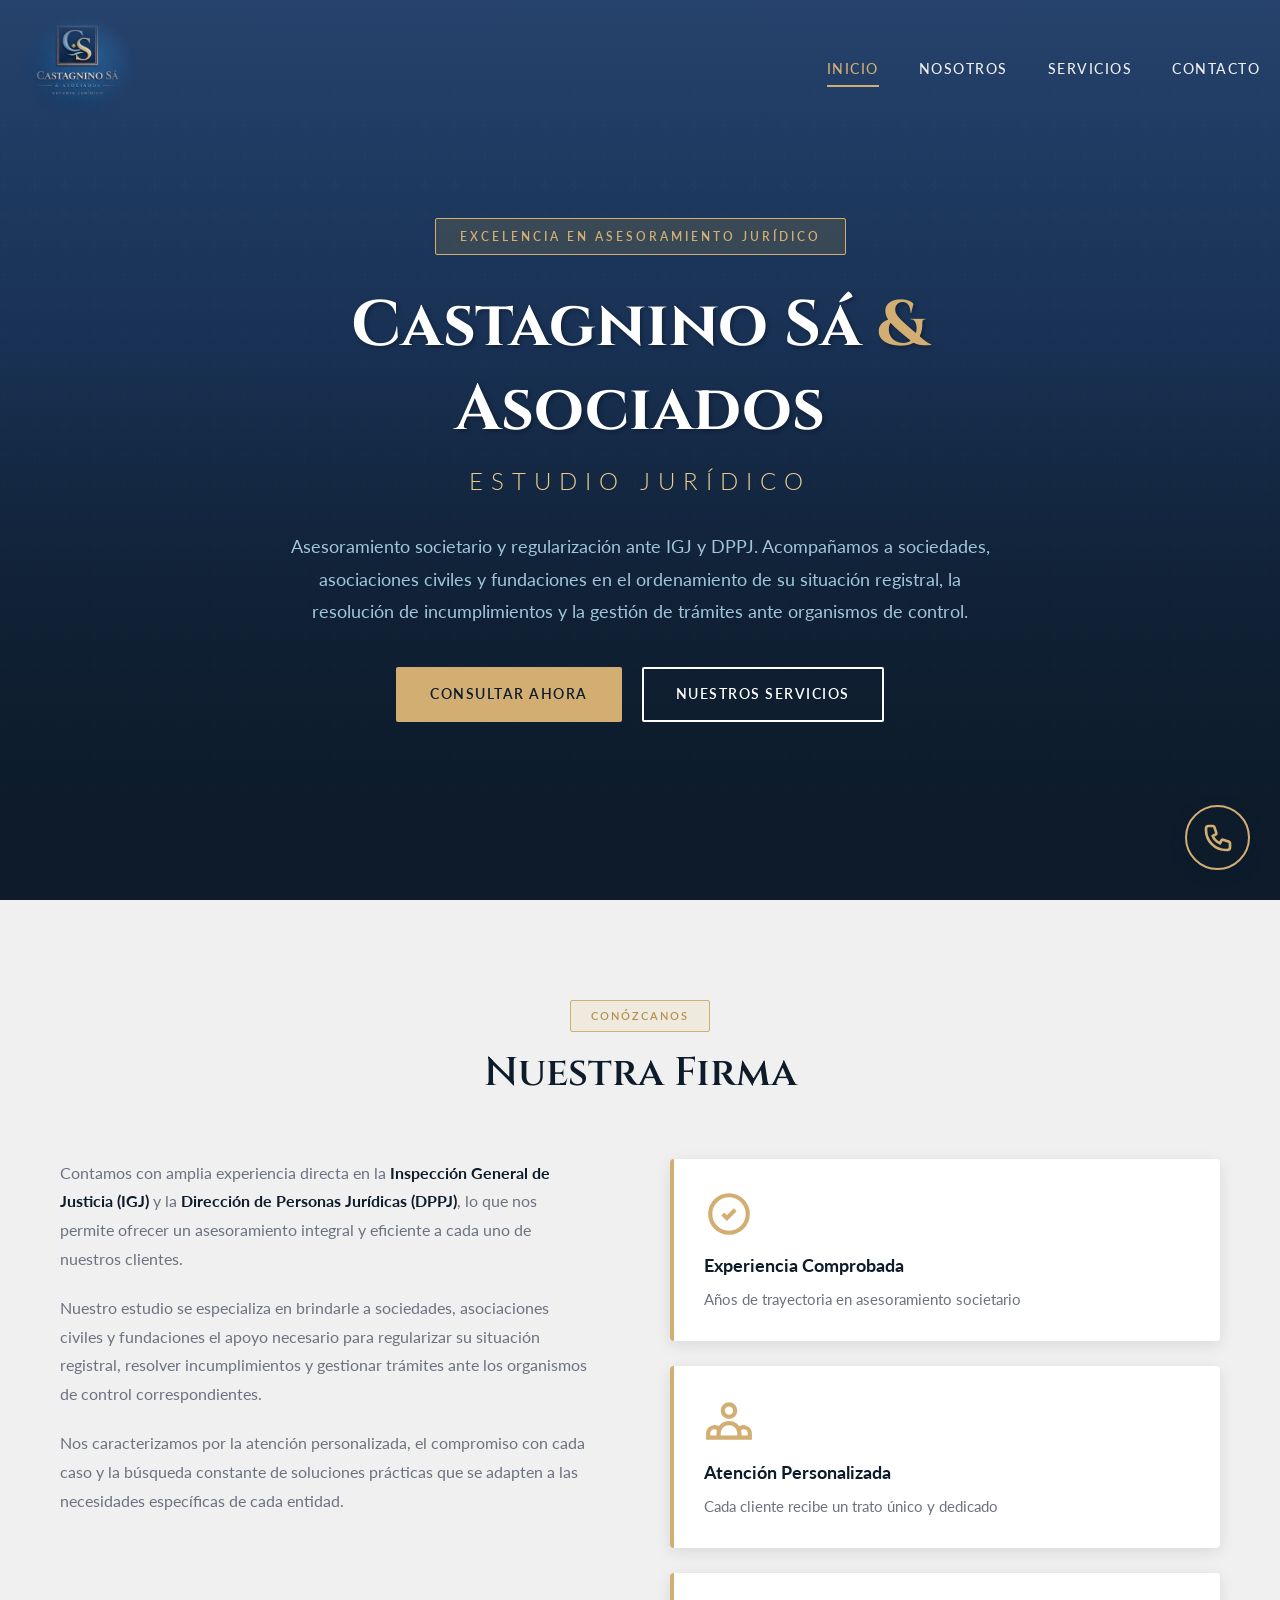
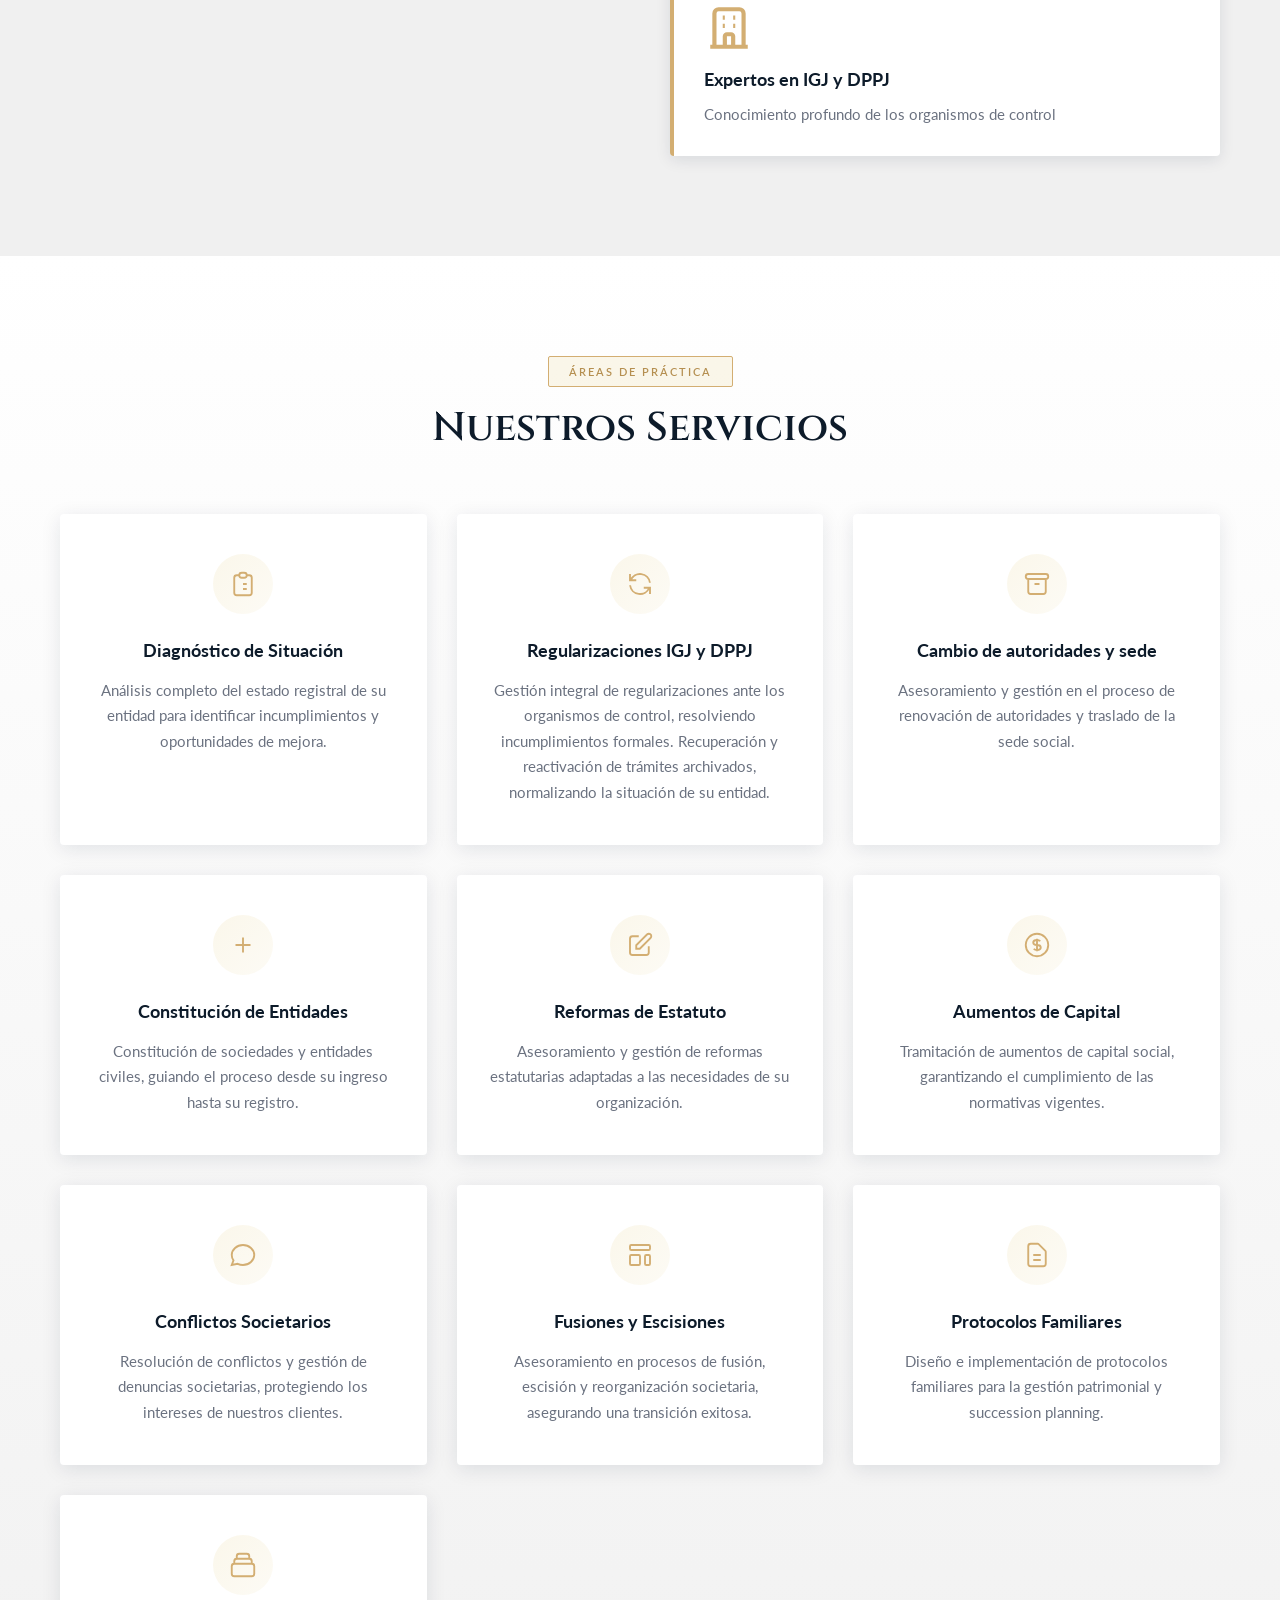
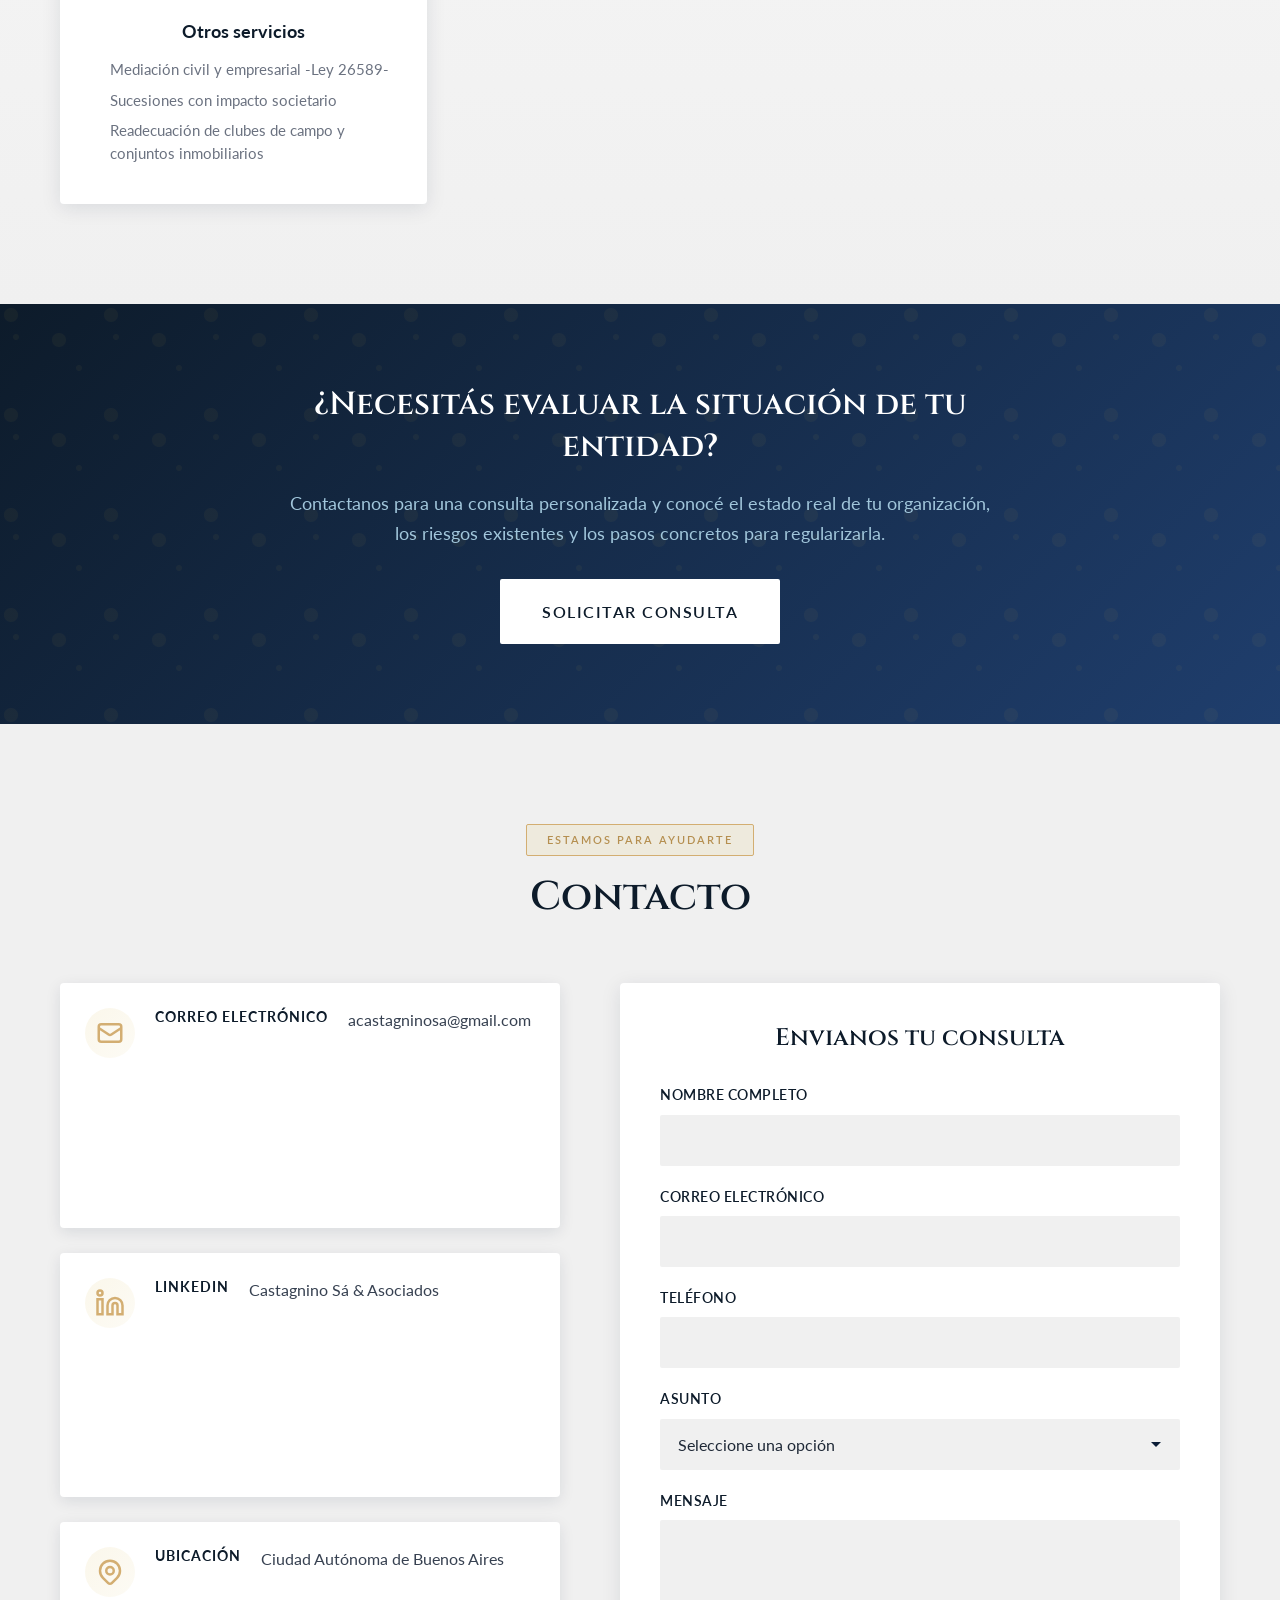
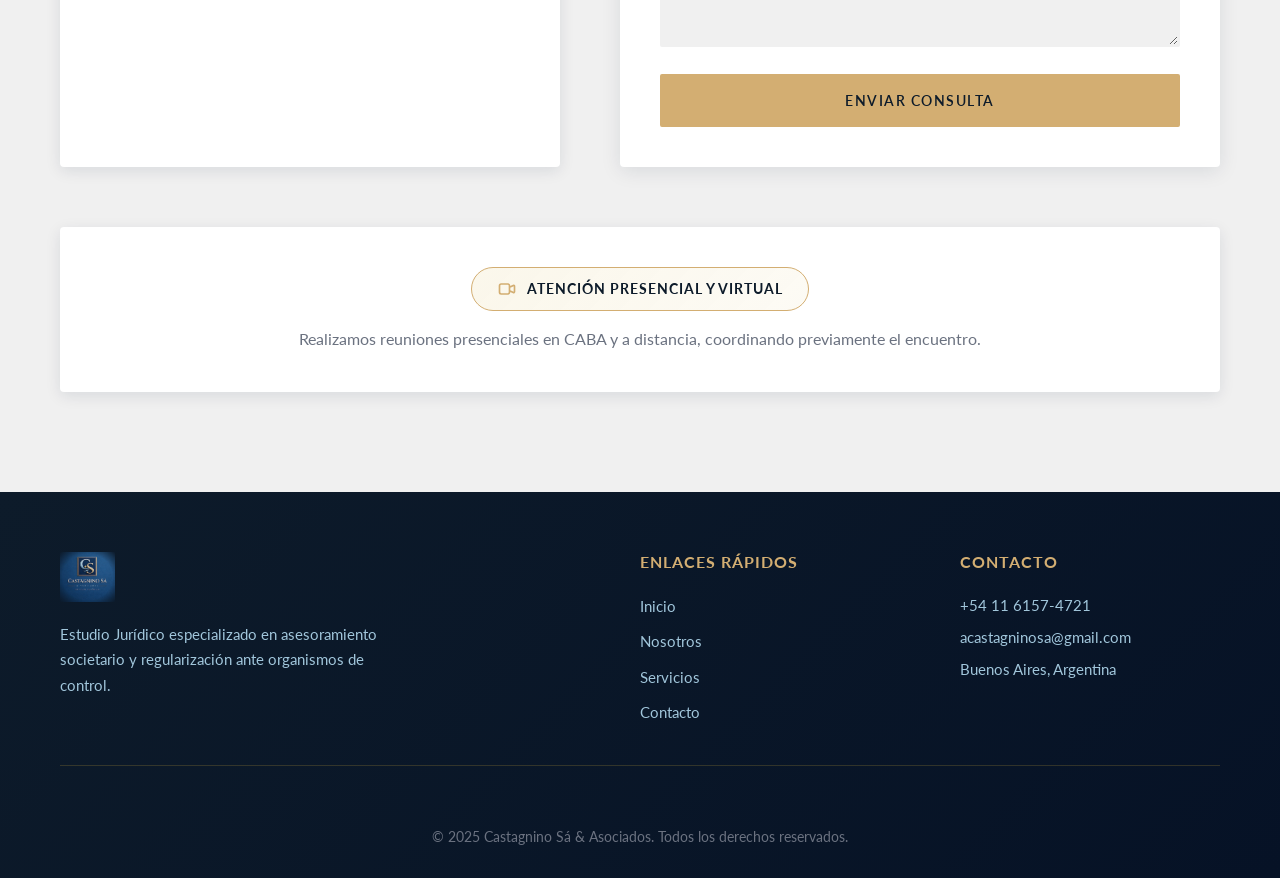
==== castagnino-sa'sociados/index.html @ f553271d "Actualizar opciones del formulario de contacto para coincidir con servicios" ====
<!DOCTYPE html>
<html lang="es">
<head>
    <meta charset="UTF-8">
    <meta name="viewport" content="width=device-width, initial-scale=1.0">
    <meta name="description" content="Castagnino Sá & Asociados - Estudio Jurídico especializado en asesoramiento societario y regularización ante IGJ y DPPJ.">
    <title>Castagnino Sá & Asociados | Estudio Jurídico</title>
    
    <!-- Optimizaciones de carga ultrarrápida (Preloads) -->
    <link rel="preconnect" href="https://fonts.googleapis.com">
    <link rel="preconnect" href="https://fonts.gstatic.com" crossorigin>
    <link rel="preload" as="image" href="logo.png">
    
    <link href="https://fonts.googleapis.com/css2?family=Cinzel:wght@400;600;700&family=Lato:wght@300;400;700&display=swap" rel="stylesheet">
    <link rel="stylesheet" href="styles.css">
</head>
<body>
    <!-- Header con navegación -->
    <header class="header">
        <div class="container">
            <div class="logo-container">
                <img src="logo.png" alt="Castagnino Sá & Asociados" class="logo" fetchpriority="high" decoding="async">
            </div>
            <nav class="nav">
                <ul class="nav-list">
                    <li><a href="#inicio" class="nav-link active">Inicio</a></li>
                    <li><a href="#nosotros" class="nav-link">Nosotros</a></li>
                    <li><a href="#servicios" class="nav-link">Servicios</a></li>
                    <li><a href="#contacto" class="nav-link">Contacto</a></li>
                </ul>
            </nav>
            <button class="menu-toggle" aria-label="Menú">
                <span></span>
                <span></span>
                <span></span>
            </button>
        </div>
    </header>

    <!-- Hero Section -->
    <section id="inicio" class="hero">
        <div class="hero-overlay"></div>
        <div class="hero-content">
            <div class="hero-badge">Excelencia en Asesoramiento Jurídico</div>
            <h1 class="hero-title">Castagnino Sá <span class="gold">&</span> Asociados</h1>
            <p class="hero-subtitle">Estudio Jurídico</p>
            <p class="hero-description">
                Asesoramiento societario y regularización ante IGJ y DPPJ. 
                Acompañamos a sociedades, asociaciones civiles y fundaciones en el ordenamiento 
                de su situación registral, la resolución de incumplimientos y la gestión de trámites 
                ante organismos de control.
            </p>
            <div class="hero-buttons">
                <a href="#contacto" class="btn btn-primary">Consultar Ahora</a>
                <a href="#servicios" class="btn btn-secondary">Nuestros Servicios</a>
            </div>
    </section>

    <!-- Sección Nosotros -->
    <section id="nosotros" class="section about-section">
        <div class="container">
            <div class="section-header">
                <div class="section-badge">Conózcanos</div>
                <h2 class="section-title">Nuestra Firma</h2>
            </div>
            <div class="about-content">
                <div class="about-text">
                    <p class="about-lead">
                        Contamos con amplia experiencia directa en la <strong>Inspección General de Justicia (IGJ)</strong> 
                        y la <strong>Dirección de Personas Jurídicas (DPPJ)</strong>, lo que nos permite ofrecer un 
                        asesoramiento integral y eficiente a cada uno de nuestros clientes.
                    </p>
                    <p>
                        Nuestro estudio se especializa en brindarle a sociedades, asociaciones civiles y fundaciones 
                        el apoyo necesario para regularizar su situación registral, resolver incumplimientos y 
                        gestionar trámites ante los organismos de control correspondientes.
                    </p>
                    <p>
                        Nos caracterizamos por la atención personalizada, el compromiso con cada caso y la 
                        búsqueda constante de soluciones prácticas que se adapten a las necesidades específicas 
                        de cada entidad.
                    </p>
                </div>
                <div class="about-features">
                    <div class="feature-card">
                        <div class="feature-icon">
                            <svg viewBox="0 0 24 24" fill="none" stroke="currentColor" stroke-width="2">
                                <path d="M9 12l2 2 4-4m6 2a9 9 0 11-18 0 9 9 0 0118 0z"/>
                            </svg>
                        </div>
                        <h3>Experiencia Comprobada</h3>
                        <p>Años de trayectoria en asesoramiento societario</p>
                    </div>
                    <div class="feature-card">
                        <div class="feature-icon">
                            <svg viewBox="0 0 24 24" fill="none" stroke="currentColor" stroke-width="2">
                                <path d="M17 20h5v-2a3 3 0 00-5.356-1.857M17 20H7m10 0v-2c0-.656-.126-1.283-.356-1.857M7 20H2v-2a3 3 0 015.356-1.857M7 20v-2c0-.656.126-1.283.356-1.857m0 0a5.002 5.002 0 019.288 0M15 7a3 3 0 11-6 0 3 3 0 016 0z"/>
                            </svg>
                        </div>
                        <h3>Atención Personalizada</h3>
                        <p>Cada cliente recibe un trato único y dedicado</p>
                    </div>
                    <div class="feature-card">
                        <div class="feature-icon">
                            <svg viewBox="0 0 24 24" fill="none" stroke="currentColor" stroke-width="2">
                                <path d="M19 21V5a2 2 0 00-2-2H7a2 2 0 00-2 2v16m14 0h2m-2 0h-5m-9 0H3m2 0h5M9 7h1m-1 4h1m4-4h1m-1 4h1m-5 10v-5a1 1 0 011-1h2a1 1 0 011 1v5m-4 0h4"/>
                            </svg>
                        </div>
                        <h3>Expertos en IGJ y DPPJ</h3>
                        <p>Conocimiento profundo de los organismos de control</p>
                    </div>
                </div>
            </div>
        </div>
    </section>

    <!-- Sección Servicios -->
    <section id="servicios" class="section services-section">
        <div class="container">
            <div class="section-header">
                <div class="section-badge">Áreas de Práctica</div>
                <h2 class="section-title">Nuestros Servicios</h2>
            </div>
            
            <div class="services-grid">
                <div class="service-card">
                    <div class="service-icon">
                        <svg viewBox="0 0 24 24" fill="none" stroke="currentColor" stroke-width="1.5">
                            <path d="M9 5H7a2 2 0 00-2 2v12a2 2 0 002 2h10a2 2 0 002-2V7a2 2 0 00-2-2h-2M9 5a2 2 0 002 2h2a2 2 0 002-2M9 5a2 2 0 012-2h2a2 2 0 012 2m-3 7h3m-3 4h3m-6-4h.01M9 16h.01"/>
                        </svg>
                    </div>
                    <h3>Diagnóstico de Situación</h3>
                    <p>Análisis completo del estado registral de su entidad para identificar incumplimientos y oportunidades de mejora.</p>
                </div>

                <div class="service-card">
                    <div class="service-icon">
                        <svg viewBox="0 0 24 24" fill="none" stroke="currentColor" stroke-width="1.5">
                            <path d="M4 4v5h.582m15.356 2A8.001 8.001 0 004.582 9m0 0H9m11 11v-5h-.581m0 0a8.003 8.003 0 01-15.357-2m15.357 2H15"/>
                        </svg>
                    </div>
                    <h3>Regularizaciones IGJ y DPPJ</h3>
                    <p>Gestión integral de regularizaciones ante los organismos de control, resolviendo incumplimientos formales. Recuperación y reactivación de trámites archivados, normalizando la situación de su entidad.</p>
                </div>

                <div class="service-card">
                    <div class="service-icon">
                        <svg viewBox="0 0 24 24" fill="none" stroke="currentColor" stroke-width="1.5">
                            <path d="M5 8h14M5 8a2 2 0 110-4h14a2 2 0 110 4M5 8v10a2 2 0 002 2h10a2 2 0 002-2V8m-9 4h4"/>
                        </svg>
                    </div>
                    <h3>Cambio de autoridades y sede</h3>
                    <p>Asesoramiento y gestión en el proceso de renovación de autoridades y traslado de la sede social.</p>
                </div>

                <div class="service-card">
                    <div class="service-icon">
                        <svg viewBox="0 0 24 24" fill="none" stroke="currentColor" stroke-width="1.5">
                            <path d="M12 6v6m0 0v6m0-6h6m-6 0H6"/>
                        </svg>
                    </div>
                    <h3>Constitución de Entidades</h3>
                    <p>Constitución de sociedades y entidades civiles, guiando el proceso desde su ingreso hasta su registro.</p>
                </div>

                <div class="service-card">
                    <div class="service-icon">
                        <svg viewBox="0 0 24 24" fill="none" stroke="currentColor" stroke-width="1.5">
                            <path d="M11 5H6a2 2 0 00-2 2v11a2 2 0 002 2h11a2 2 0 002-2v-5m-1.414-9.414a2 2 0 112.828 2.828L11.828 15H9v-2.828l8.586-8.586z"/>
                        </svg>
                    </div>
                    <h3>Reformas de Estatuto</h3>
                    <p>Asesoramiento y gestión de reformas estatutarias adaptadas a las necesidades de su organización.</p>
                </div>

                <div class="service-card">
                    <div class="service-icon">
                        <svg viewBox="0 0 24 24" fill="none" stroke="currentColor" stroke-width="1.5">
                            <path d="M12 8c-1.657 0-3 .895-3 2s1.343 2 3 2 3 .895 3 2-1.343 2-3 2m0-8c1.11 0 2.08.402 2.599 1M12 8V7m0 1v8m0 0v1m0-1c-1.11 0-2.08-.402-2.599-1M21 12a9 9 0 11-18 0 9 9 0 0118 0z"/>
                        </svg>
                    </div>
                    <h3>Aumentos de Capital</h3>
                    <p>Tramitación de aumentos de capital social, garantizando el cumplimiento de las normativas vigentes.</p>
                </div>

                <div class="service-card">
                    <div class="service-icon">
                        <svg viewBox="0 0 24 24" fill="none" stroke="currentColor" stroke-width="1.5">
                            <path d="M8 12h.01M12 12h.01M16 12h.01M21 12c0 4.418-4.03 8-9 8a9.863 9.863 0 01-4.255-.949L3 20l1.395-3.72C3.512 15.042 3 13.574 3 12c0-4.418 4.03-8 9-8s9 3.582 9 8z"/>
                        </svg>
                    </div>
                    <h3>Conflictos Societarios</h3>
                    <p>Resolución de conflictos y gestión de denuncias societarias, protegiendo los intereses de nuestros clientes.</p>
                </div>

                <div class="service-card">
                    <div class="service-icon">
                        <svg viewBox="0 0 24 24" fill="none" stroke="currentColor" stroke-width="1.5">
                            <path d="M4 5a1 1 0 011-1h14a1 1 0 011 1v2a1 1 0 01-1 1H5a1 1 0 01-1-1V5zM4 13a1 1 0 011-1h6a1 1 0 011 1v6a1 1 0 01-1 1H5a1 1 0 01-1-1v-6zM16 13a1 1 0 011-1h2a1 1 0 011 1v6a1 1 0 01-1 1h-2a1 1 0 01-1-1v-6z"/>
                        </svg>
                    </div>
                    <h3>Fusiones y Escisiones</h3>
                    <p>Asesoramiento en procesos de fusión, escisión y reorganización societaria, asegurando una transición exitosa.</p>
                </div>

                <div class="service-card">
                    <div class="service-icon">
                        <svg viewBox="0 0 24 24" fill="none" stroke="currentColor" stroke-width="1.5">
                            <path d="M9 12h6m-6 4h6m2 5H7a2 2 0 01-2-2V5a2 2 0 012-2h5.586a1 1 0 01.707.293l5.414 5.414a1 1 0 01.293.707V19a2 2 0 01-2 2z"/>
                        </svg>
                    </div>
                    <h3>Protocolos Familiares</h3>
                    <p>Diseño e implementación de protocolos familiares para la gestión patrimonial y succession planning.</p>
                </div>

                <div class="service-card">
                    <div class="service-icon">
                        <svg viewBox="0 0 24 24" fill="none" stroke="currentColor" stroke-width="1.5">
                            <path d="M19 11H5m14 0a2 2 0 012 2v6a2 2 0 01-2 2H5a2 2 0 01-2-2v-6a2 2 0 012-2m14 0V9a2 2 0 00-2-2M5 11V9a2 2 0 012-2m0 0V5a2 2 0 012-2h6a2 2 0 012 2v2M7 7h10"/>
                        </svg>
                    </div>
                    <h3>Otros servicios</h3>
                    <ul style="text-align: left; padding-left: 20px; font-size: 0.9375rem; color: var(--gray); line-height: 1.5;">
                        <li style="margin-bottom: 8px;">Mediación civil y empresarial -Ley 26589-</li>
                        <li style="margin-bottom: 8px;">Sucesiones con impacto societario</li>
                        <li>Readecuación de clubes de campo y conjuntos inmobiliarios</li>
                    </ul>
                </div>
            </div>
        </div>
    </section>

    <!-- Sección CTA -->
    <section class="cta-section">
        <div class="container">
            <div class="cta-content">
                <h2>¿Necesitás evaluar la situación de tu entidad?</h2>
                <p>Contactanos para una consulta personalizada y conocé el estado real de tu organización, los riesgos existentes y los pasos concretos para regularizarla.</p>
                <a href="#contacto" class="btn btn-cta">Solicitar Consulta</a>
            </div>
        </div>
    </section>

    <!-- Sección Contacto -->
    <section id="contacto" class="section contact-section">
        <div class="container">
            <div class="section-header">
                <div class="section-badge">Estamos para ayudarte</div>
                <h2 class="section-title">Contacto</h2>
            </div>
            
            <div class="contact-content">
                <div class="contact-info">
                    <div class="contact-card" style="cursor: pointer;" onclick="window.open('mailto:acastagninosa@gmail.com', '_self')">
                        <div class="contact-icon">
                            <svg viewBox="0 0 24 24" fill="none" stroke="currentColor" stroke-width="2">
                                <path d="M3 8l7.89 5.26a2 2 0 002.22 0L21 8M5 19h14a2 2 0 002-2V7a2 2 0 00-2-2H5a2 2 0 00-2 2v10a2 2 0 002 2z"></path>
                            </svg>
                        </div>
                        <h3>Correo Electrónico</h3>
                        <p><a href="mailto:acastagninosa@gmail.com" style="color: inherit;">acastagninosa@gmail.com</a></p>
                    </div>

                    <div class="contact-card" style="cursor: pointer;" onclick="window.open('https://www.linkedin.com/in/anacastagninosa/', '_blank')">
                        <div class="contact-icon">
                            <svg viewBox="0 0 24 24" fill="none" stroke="currentColor" stroke-width="2">
                                <path d="M16 8a6 6 0 016 6v7h-4v-7a2 2 0 00-2-2 2 2 0 00-2 2v7h-4v-7a6 6 0 016-6zM2 9h4v12H2z"/>
                                <circle cx="4" cy="4" r="2"/>
                            </svg>
                        </div>
                        <h3>LinkedIn</h3>
                        <p><a href="https://www.linkedin.com/in/anacastagninosa/" target="_blank" style="color: inherit;">Castagnino Sá & Asociados</a></p>
                    </div>

                    <div class="contact-card">
                        <div class="contact-icon">
                            <svg viewBox="0 0 24 24" fill="none" stroke="currentColor" stroke-width="2">
                                <path d="M17.657 16.657L13.414 20.9a1.998 1.998 0 01-2.827 0l-4.244-4.243a8 8 0 1111.314 0z"/>
                                <path d="M15 11a3 3 0 11-6 0 3 3 0 016 0z"/>
                            </svg>
                        </div>
                        <h3>Ubicación</h3>
                        <p>Ciudad Autónoma de Buenos Aires</p>
                    </div>
                </div>

                <div class="contact-form-wrapper">
                    <h3>Envianos tu consulta</h3>
                    <form class="contact-form" id="contactForm">
                        <div class="form-group">
                            <label for="nombre">Nombre Completo</label>
                            <input type="text" id="nombre" name="nombre" required>
                        </div>
                        <div class="form-group">
                            <label for="email">Correo Electrónico</label>
                            <input type="email" id="email" name="email" required>
                        </div>
                        <div class="form-group">
                            <label for="telefono">Teléfono</label>
                            <input type="tel" id="telefono" name="telefono">
                        </div>
                        <div class="form-group">
                            <label for="asunto">Asunto</label>
                            <select id="asunto" name="asunto" required>
                                <option value="">Seleccione una opción</option>
                                <option value="diagnostico">Diagnóstico de Situación</option>
                                <option value="regularizacion">Regularizaciones IGJ y DPPJ</option>
                                <option value="cambio_autoridades">Cambio de autoridades y sede</option>
                                <option value="constitucion">Constitución de Entidades</option>
                                <option value="reformas">Reformas de Estatuto</option>
                                <option value="aumentos">Aumentos de Capital</option>
                                <option value="conflictos">Conflictos Societarios</option>
                                <option value="fusiones">Fusiones y Escisiones</option>
                                <option value="protocolos">Protocolos Familiares</option>
                                <option value="otros">Otros servicios</option>
                            </select>
                        </div>
                        <div class="form-group">
                            <label for="mensaje">Mensaje</label>
                            <textarea id="mensaje" name="mensaje" rows="5" required></textarea>
                        </div>
                        <button type="submit" class="btn btn-submit">Enviar Consulta</button>
                    </form>
                </div>
            </div>

            <div class="attendance-info">
                <div class="attendance-badge">
                    <svg viewBox="0 0 24 24" fill="none" stroke="currentColor" stroke-width="2">
                        <path d="M15 10l4.553-2.276A1 1 0 0121 8.618v6.764a1 1 0 01-1.447.894L15 14M5 18h8a2 2 0 002-2V8a2 2 0 00-2-2H5a2 2 0 00-2 2v8a2 2 0 002 2z"/>
                    </svg>
                    <span>Atención Presencial y Virtual</span>
                </div>
                <p>Realizamos reuniones presenciales en CABA y a distancia, coordinando previamente el encuentro.</p>
            </div>
        </div>
    </section>

    <!-- Footer -->
    <footer class="footer">
        <div class="container">
            <div class="footer-content">
                <div class="footer-brand">
                    <img src="logo.png" alt="Castagnino Sá & Asociados" class="footer-logo" loading="lazy" decoding="async">
                    <p>Estudio Jurídico especializado en asesoramiento societario y regularización ante organismos de control.</p>
                </div>
                <div class="footer-links">
                    <h4>Enlaces Rápidos</h4>
                    <ul>
                        <li><a href="#inicio">Inicio</a></li>
                        <li><a href="#nosotros">Nosotros</a></li>
                        <li><a href="#servicios">Servicios</a></li>
                        <li><a href="#contacto">Contacto</a></li>
                    </ul>
                </div>
                <div class="footer-contact">
                    <h4>Contacto</h4>
                    <p><a href="https://wa.me/5491161574721" target="_blank" style="color: inherit;">+54 11 6157-4721</a></p>
                    <p><a href="mailto:acastagninosa@gmail.com" style="color: inherit;">acastagninosa@gmail.com</a></p>
                    <p>Buenos Aires, Argentina</p>
                </div>
            </div>
            <div class="footer-bottom">
                <p>&copy; 2025 Castagnino Sá & Asociados. Todos los derechos reservados.</p>
            </div>
        </div>
    </footer>

    <!-- Botón Flotante WhatsApp -->
    <a href="https://wa.me/5491161574721" class="whatsapp-float" target="_blank" aria-label="Chatear por WhatsApp" rel="noopener noreferrer">
        <svg viewBox="0 0 24 24" fill="none" stroke="currentColor" stroke-width="2" stroke-linecap="round" stroke-linejoin="round">
            <path d="M3 5a2 2 0 012-2h3.28a1 1 0 01.948.684l1.498 4.493a1 1 0 01-.502 1.21l-2.257 1.13a11.042 11.042 0 005.516 5.516l1.13-2.257a1 1 0 011.21-.502l4.493 1.498a1 1 0 01.684.949V19a2 2 0 01-2 2h-1C9.716 21 3 14.284 3 6V5z"/>
        </svg>
    </a>

    <script src="script.js" defer></script>
</body>
</html>
---- castagnino-sa'sociados/styles.css ----
/* ==========================================
   CASTAGNINO SÁ & ASOCIADOS - ESTUDIO JURÍDICO
   Estilos CSS - Tema Profesional y Elegante
   ========================================== */

/* Variables CSS - Paleta de Colores del Logo */
:root {
    --primary-dark: #0D1B2A;
    --primary-medium: #1F3E6D;
    --primary-light: #2A5A9C;
    --gold: #D3AE72;
    --gold-light: #EDCD8F;
    --gold-dark: #B58F50;
    --silver: #A1C6DB;
    --white: #FFFFFF;
    --gray-light: #F0F0F0;
    --gray: #6B7280;
    --gray-dark: #374151;
    --text-dark: #1F2937;
    --text-light: #F9FAFB;
    --shadow: rgba(10, 28, 54, 0.3);
    --shadow-light: rgba(10, 28, 54, 0.1);
}

/* Reset y Base */
* {
    margin: 0;
    padding: 0;
    box-sizing: border-box;
}

html {
    scroll-behavior: smooth;
}

body {
    font-family: 'Lato', sans-serif;
    font-size: 16px;
    line-height: 1.6;
    color: var(--text-dark);
    background-color: var(--white);
}

h1, h2, h3, h4, h5, h6 {
    font-family: 'Cinzel', serif;
    font-weight: 600;
    line-height: 1.3;
    color: var(--primary-dark);
}

a {
    text-decoration: none;
    color: inherit;
    transition: all 0.3s ease;
}

ul {
    list-style: none;
}

img {
    max-width: 100%;
    height: auto;
    display: block;
}

/* Contenedor Principal */
.container {
    width: 100%;
    max-width: 1200px;
    margin: 0 auto;
    padding: 0 20px;
}

/* ==========================================
   HEADER Y NAVEGACIÓN
   ========================================== */
.header {
    position: fixed;
    top: 0;
    left: 0;
    right: 0;
    background-color: transparent; /* Ahora iniciará sin fondo o mismo tono que hero */
    box-shadow: none; /* Sombra eliminada al tope para fusión total */
    z-index: 1000;
    transition: all 0.3s ease;
}

.header.scrolled {
    background-color: #26436d; /* Fondo azul cuando hacemos scroll */
    box-shadow: 0 2px 20px var(--shadow); /* Sombra solo al escrolear */
}

.header .container {
    display: flex;
    align-items: center;
    justify-content: space-between;
    padding: 15px 20px;
    max-width: 1400px;
}

.logo-container {
    flex-shrink: 0;
}

.logo {
    height: 105px;
    width: auto;
    transition: transform 0.3s ease, height 0.3s ease;
    /* Difuminado agresivo hacia el centro para asegurar que los bordes sean 100% invisibles */
    -webkit-mask-image: radial-gradient(ellipse closest-side at 50% 50%, black 30%, transparent 100%);
    mask-image: radial-gradient(ellipse closest-side at 50% 50%, black 30%, transparent 100%);
}

.logo:hover {
    transform: scale(1.05);
}

.nav-list {
    display: flex;
    gap: 40px;
    align-items: center;
}

.nav-link {
    color: var(--gray-light);
    font-size: 14px;
    font-weight: 500;
    text-transform: uppercase;
    letter-spacing: 1.5px;
    padding: 10px 0;
    position: relative;
    transition: color 0.3s ease;
}

.nav-link::after {
    content: '';
    position: absolute;
    bottom: 0;
    left: 0;
    width: 0;
    height: 2px;
    background: var(--gold);
    transition: width 0.3s ease;
}

.nav-link:hover,
.nav-link.active {
    color: var(--gold);
}

.nav-link:hover::after,
.nav-link.active::after {
    width: 100%;
}

/* Menú Toggle (Móvil) */
.menu-toggle {
    display: none;
    flex-direction: column;
    gap: 5px;
    background: none;
    border: none;
    cursor: pointer;
    padding: 5px;
}

.menu-toggle span {
    width: 25px;
    height: 2px;
    background: var(--gray-light);
    transition: all 0.3s ease;
}

.menu-toggle.active span:nth-child(1) {
    transform: rotate(45deg) translate(5px, 5px);
}

.menu-toggle.active span:nth-child(2) {
    opacity: 0;
}

.menu-toggle.active span:nth-child(3) {
    transform: rotate(-45deg) translate(5px, -5px);
}

/* ==========================================
   HERO SECTION
   ========================================== */
.hero {
    min-height: 100vh;
    display: flex;
    align-items: center;
    justify-content: center;
    position: relative;
    background: linear-gradient(180deg, #26436d 0%, var(--primary-medium) 40%, var(--primary-dark) 100%);
    padding: 120px 20px 80px;
    overflow: hidden;
}

.hero::before {
    content: '';
    position: absolute;
    top: 0;
    left: 0;
    right: 0;
    bottom: 0;
    background: url("data:image/svg+xml,%3Csvg width='60' height='60' viewBox='0 0 60 60' xmlns='http://www.w3.org/2000/svg'%3E%3Cg fill='none' fill-rule='evenodd'%3E%3Cg fill='%23D4AF37' fill-opacity='0.05'%3E%3Cpath d='M36 34v-4h-2v4h-4v2h4v4h2v-4h4v-2h-4zm0-30V0h-2v4h-4v2h4v4h2V6h4V4h-4zM6 34v-4H4v4H0v2h4v4h2v-4h4v-2H6zM6 4V0H4v4H0v2h4v4h2V6h4V4H6z'/%3E%3C/g%3E%3C/g%3E%3C/svg%3E");
    opacity: 0.5;
    -webkit-mask-image: linear-gradient(180deg, transparent 0%, black 20%);
    mask-image: linear-gradient(180deg, transparent 0%, black 20%);
}

.hero-overlay {
    position: absolute;
    top: 0;
    left: 0;
    right: 0;
    bottom: 0;
    background: linear-gradient(180deg, transparent 0%, var(--primary-dark) 100%);
}

.hero-content {
    position: relative;
    z-index: 1;
    text-align: center;
    max-width: 900px;
    animation: fadeInUp 1s ease;
}

.hero-badge {
    display: inline-block;
    padding: 8px 24px;
    background: rgba(212, 175, 55, 0.15);
    border: 1px solid var(--gold);
    color: var(--gold);
    font-size: 12px;
    font-weight: 600;
    text-transform: uppercase;
    letter-spacing: 3px;
    margin-bottom: 30px;
    border-radius: 2px;
}

.hero-title {
    font-size: 4rem;
    font-weight: 700;
    color: var(--white);
    margin-bottom: 10px;
    text-shadow: 2px 2px 4px rgba(0, 0, 0, 0.3);
}

.hero-title .gold {
    color: var(--gold);
}

.hero-subtitle {
    font-family: 'Lato', sans-serif;
    font-size: 1.5rem;
    font-weight: 300;
    color: var(--gold-light);
    text-transform: uppercase;
    letter-spacing: 8px;
    margin-bottom: 30px;
}

.hero-description {
    font-size: 1.125rem;
    line-height: 1.8;
    color: var(--silver);
    margin-bottom: 40px;
    max-width: 700px;
    margin-left: auto;
    margin-right: auto;
}

.hero-buttons {
    display: flex;
    gap: 20px;
    justify-content: center;
    flex-wrap: wrap;
}

/* Decoración Hero */
.hero-decoration {
    position: absolute;
    bottom: 80px;
    left: 50%;
    transform: translateX(-50%);
    display: flex;
    align-items: center;
    gap: 20px;
}

.decoration-line {
    width: 100px;
    height: 1px;
    background: linear-gradient(90deg, transparent, var(--gold), transparent);
}

.decoration-diamond {
    width: 10px;
    height: 10px;
    background: var(--gold);
    transform: rotate(45deg);
}

/* ==========================================
   BOTONES
   ========================================== */
.btn {
    display: inline-flex;
    align-items: center;
    justify-content: center;
    padding: 14px 32px;
    font-family: 'Lato', sans-serif;
    font-size: 14px;
    font-weight: 600;
    text-transform: uppercase;
    letter-spacing: 1.5px;
    border: 2px solid transparent;
    border-radius: 2px;
    cursor: pointer;
    transition: all 0.3s ease;
    position: relative;
    overflow: hidden;
}

.btn-primary {
    background: var(--gold);
    color: var(--primary-dark);
    border-color: var(--gold);
}

.btn-primary:hover {
    background: var(--gold-dark);
    border-color: var(--gold-dark);
    transform: translateY(-2px);
    box-shadow: 0 4px 20px rgba(212, 175, 55, 0.4);
}

.btn-secondary {
    background: transparent;
    color: var(--white);
    border-color: var(--white);
}

.btn-secondary:hover {
    background: var(--white);
    color: var(--primary-dark);
    transform: translateY(-2px);
}

.btn-cta {
    background: var(--white);
    color: var(--primary-dark);
    border-color: var(--white);
    padding: 18px 40px;
    font-size: 16px;
}

.btn-cta:hover {
    background: var(--gold);
    border-color: var(--gold);
    transform: translateY(-2px);
    box-shadow: 0 4px 20px var(--shadow);
}

.btn-submit {
    width: 100%;
    background: var(--gold);
    color: var(--primary-dark);
    border-color: var(--gold);
    padding: 16px 32px;
}

.btn-submit:hover {
    background: var(--gold-dark);
    border-color: var(--gold-dark);
}

/* ==========================================
   SECCIONES GENERALES
   ========================================== */
.section {
    padding: 100px 0;
}

.section-header {
    text-align: center;
    margin-bottom: 60px;
}

.section-badge {
    display: inline-block;
    padding: 6px 20px;
    background: rgba(212, 175, 55, 0.1);
    border: 1px solid var(--gold);
    color: var(--gold-dark);
    font-size: 11px;
    font-weight: 600;
    text-transform: uppercase;
    letter-spacing: 2px;
    margin-bottom: 15px;
    border-radius: 2px;
}

.section-title {
    font-size: 2.5rem;
    color: var(--primary-dark);
    margin-bottom: 20px;
}

.title-decoration {
    display: flex;
    align-items: center;
    justify-content: center;
    gap: 15px;
}

.title-decoration .line {
    width: 60px;
    height: 1px;
    background: var(--gold);
}

.title-decoration .diamond {
    width: 8px;
    height: 8px;
    background: var(--gold);
    transform: rotate(45deg);
}

/* ==========================================
   SECCIÓN NOSOTROS
   ========================================== */
.about-section {
    background: var(--gray-light);
}

.about-content {
    display: grid;
    grid-template-columns: 1fr 1fr;
    gap: 60px;
    align-items: start;
}

.about-text {
    padding-right: 20px;
}

.about-lead {
    font-size: 1.125rem;
    line-height: 1.9;
    color: var(--text-dark);
    margin-bottom: 25px;
}

.about-text p {
    font-size: 1rem;
    line-height: 1.8;
    color: var(--gray);
    margin-bottom: 20px;
}

.about-text strong {
    color: var(--primary-dark);
    font-weight: 700;
}

.about-features {
    display: grid;
    gap: 25px;
}

.feature-card {
    background: var(--white);
    padding: 30px;
    border-radius: 4px;
    box-shadow: 0 4px 15px var(--shadow-light);
    border-left: 4px solid var(--gold);
    transition: all 0.3s ease;
}

.feature-card:hover {
    transform: translateX(10px);
    box-shadow: 0 6px 25px var(--shadow);
}

.feature-icon {
    width: 50px;
    height: 50px;
    margin-bottom: 15px;
}

.feature-icon svg {
    width: 100%;
    height: 100%;
    color: var(--gold);
}

.feature-card h3 {
    font-family: 'Lato', sans-serif;
    font-size: 1.125rem;
    font-weight: 700;
    color: var(--primary-dark);
    margin-bottom: 10px;
}

.feature-card p {
    font-size: 0.9375rem;
    color: var(--gray);
    line-height: 1.6;
}

/* ==========================================
   SECCIÓN SERVICIOS
   ========================================== */
.services-section {
    background: linear-gradient(180deg, var(--white) 0%, var(--gray-light) 100%);
}

.services-grid {
    display: grid;
    grid-template-columns: repeat(3, 1fr);
    gap: 30px;
}

.service-card {
    background: var(--white);
    padding: 40px 30px;
    border-radius: 4px;
    box-shadow: 0 4px 20px var(--shadow-light);
    text-align: center;
    transition: all 0.3s ease;
    position: relative;
    overflow: hidden;
}

.service-card::before {
    content: '';
    position: absolute;
    top: 0;
    left: 0;
    right: 0;
    height: 4px;
    background: linear-gradient(90deg, var(--gold), var(--gold-light));
    transform: scaleX(0);
    transition: transform 0.3s ease;
}

.service-card:hover {
    transform: translateY(-10px);
    box-shadow: 0 10px 40px var(--shadow);
}

.service-card:hover::before {
    transform: scaleX(1);
}

.service-icon {
    width: 60px;
    height: 60px;
    margin: 0 auto 25px;
    padding: 15px;
    background: linear-gradient(135deg, rgba(212, 175, 55, 0.1) 0%, rgba(212, 175, 55, 0.05) 100%);
    border-radius: 50%;
    display: flex;
    align-items: center;
    justify-content: center;
}

.service-icon svg {
    width: 100%;
    height: 100%;
    color: var(--gold);
}

.service-card h3 {
    font-family: 'Lato', sans-serif;
    font-size: 1.125rem;
    font-weight: 700;
    color: var(--primary-dark);
    margin-bottom: 15px;
}

.service-card p {
    font-size: 0.9375rem;
    line-height: 1.7;
    color: var(--gray);
}

/* ==========================================
   SECCIÓN CTA
   ========================================== */
.cta-section {
    background: linear-gradient(135deg, var(--primary-dark) 0%, var(--primary-medium) 100%);
    padding: 80px 0;
    position: relative;
    overflow: hidden;
}

.cta-section::before {
    content: '';
    position: absolute;
    top: 0;
    left: 0;
    right: 0;
    bottom: 0;
    background: url("data:image/svg+xml,%3Csvg width='100' height='100' viewBox='0 0 100 100' xmlns='http://www.w3.org/2000/svg'%3E%3Cpath d='M11 18c3.866 0 7-3.134 7-7s-3.134-7-7-7-7 3.134-7 7 3.134 7 7 7zm48 25c3.866 0 7-3.134 7-7s-3.134-7-7-7-7 3.134-7 7 3.134 7 7 7zm-43-7c1.657 0 3-1.343 3-3s-1.343-3-3-3-3 1.343-3 3 1.343 3 3 3zm63 31c1.657 0 3-1.343 3-3s-1.343-3-3-3-3 1.343-3 3 1.343 3 3 3z' fill='%23D4AF37' fill-opacity='0.05' fill-rule='evenodd'/%3E%3C/svg%3E");
}

.cta-content {
    position: relative;
    z-index: 1;
    text-align: center;
    max-width: 700px;
    margin: 0 auto;
}

.cta-content h2 {
    font-size: 2rem;
    color: var(--white);
    margin-bottom: 20px;
}

.cta-content p {
    font-size: 1.125rem;
    color: var(--silver);
    margin-bottom: 30px;
    line-height: 1.7;
}

/* ==========================================
   SECCIÓN CONTACTO
   ========================================== */
.contact-section {
    background: var(--gray-light);
}

.contact-content {
    display: grid;
    grid-template-columns: 1fr 1.2fr;
    gap: 60px;
    margin-bottom: 60px;
}

.contact-info {
    display: grid;
    gap: 25px;
}

.contact-card {
    background: var(--white);
    padding: 25px;
    border-radius: 4px;
    box-shadow: 0 4px 15px var(--shadow-light);
    display: flex;
    align-items: flex-start;
    gap: 20px;
    transition: all 0.3s ease;
}

.contact-card:hover {
    transform: translateX(10px);
    box-shadow: 0 6px 25px var(--shadow);
}

.contact-icon {
    width: 50px;
    height: 50px;
    flex-shrink: 0;
    padding: 10px;
    background: linear-gradient(135deg, rgba(212, 175, 55, 0.1) 0%, rgba(212, 175, 55, 0.05) 100%);
    border-radius: 50%;
    display: flex;
    align-items: center;
    justify-content: center;
}

.contact-icon svg {
    width: 100%;
    height: 100%;
    color: var(--gold);
}

.contact-card h3 {
    font-family: 'Lato', sans-serif;
    font-size: 0.875rem;
    font-weight: 700;
    color: var(--primary-dark);
    text-transform: uppercase;
    letter-spacing: 1px;
    margin-bottom: 5px;
}

.contact-card p {
    font-size: 1rem;
    color: var(--gray-dark);
    line-height: 1.5;
}

.contact-form-wrapper {
    background: var(--white);
    padding: 40px;
    border-radius: 4px;
    box-shadow: 0 4px 20px var(--shadow-light);
}

.contact-form-wrapper h3 {
    font-size: 1.5rem;
    color: var(--primary-dark);
    margin-bottom: 30px;
    text-align: center;
}

.form-group {
    margin-bottom: 20px;
}

.form-group label {
    display: block;
    font-size: 0.875rem;
    font-weight: 600;
    color: var(--primary-dark);
    margin-bottom: 8px;
    text-transform: uppercase;
    letter-spacing: 0.5px;
}

.form-group input,
.form-group select,
.form-group textarea {
    width: 100%;
    padding: 14px 16px;
    font-family: 'Lato', sans-serif;
    font-size: 1rem;
    color: var(--text-dark);
    background: var(--gray-light);
    border: 2px solid transparent;
    border-radius: 2px;
    transition: all 0.3s ease;
}

.form-group input:focus,
.form-group select:focus,
.form-group textarea:focus {
    outline: none;
    border-color: var(--gold);
    background: var(--white);
    box-shadow: 0 0 0 3px rgba(212, 175, 55, 0.1);
}

.form-group textarea {
    resize: vertical;
    min-height: 120px;
}

.form-group select {
    cursor: pointer;
    appearance: none;
    background-image: url("data:image/svg+xml,%3Csvg xmlns='http://www.w3.org/2000/svg' width='12' height='12' viewBox='0 0 12 12'%3E%3Cpath fill='%230A1C36' d='M6 9L1 4h10z'/%3E%3C/svg%3E");
    background-repeat: no-repeat;
    background-position: right 16px center;
}

/* Información de Atención */
.attendance-info {
    text-align: center;
    padding: 40px;
    background: var(--white);
    border-radius: 4px;
    box-shadow: 0 4px 15px var(--shadow-light);
}

.attendance-badge {
    display: inline-flex;
    align-items: center;
    gap: 10px;
    padding: 10px 25px;
    background: linear-gradient(135deg, rgba(212, 175, 55, 0.1) 0%, rgba(212, 175, 55, 0.05) 100%);
    border: 1px solid var(--gold);
    border-radius: 30px;
    margin-bottom: 15px;
}

.attendance-badge svg {
    width: 20px;
    height: 20px;
    color: var(--gold);
}

.attendance-badge span {
    font-size: 0.875rem;
    font-weight: 700;
    color: var(--primary-dark);
    text-transform: uppercase;
    letter-spacing: 1px;
}

.attendance-info p {
    font-size: 1rem;
    color: var(--gray);
    line-height: 1.6;
}

/* ==========================================
   FOOTER
   ========================================== */
.footer {
    background: linear-gradient(135deg, var(--primary-dark) 0%, #061226 100%);
    padding: 60px 0 30px;
    color: var(--silver);
}

.footer-content {
    display: grid;
    grid-template-columns: 2fr 1fr 1fr;
    gap: 60px;
    margin-bottom: 40px;
    padding-bottom: 40px;
    border-bottom: 1px solid rgba(212, 175, 55, 0.2);
}

.footer-brand {
    max-width: 350px;
}

.footer-logo {
    height: 50px;
    margin-bottom: 20px;
    opacity: 0.9;
    /* Difuminar bordes para integrar con el fondo del footer */
    -webkit-mask-image: radial-gradient(ellipse at center, black 65%, transparent 100%);
    mask-image: radial-gradient(ellipse at center, black 65%, transparent 100%);
}

.footer-brand p {
    font-size: 0.9375rem;
    line-height: 1.7;
    color: var(--silver);
}

.footer-links h4,
.footer-contact h4 {
    font-family: 'Lato', sans-serif;
    font-size: 1rem;
    font-weight: 700;
    color: var(--gold);
    text-transform: uppercase;
    letter-spacing: 1px;
    margin-bottom: 20px;
}

.footer-links ul {
    display: flex;
    flex-direction: column;
    gap: 10px;
}

.footer-links a {
    font-size: 0.9375rem;
    color: var(--silver);
    transition: color 0.3s ease;
}

.footer-links a:hover {
    color: var(--gold);
}

.footer-contact p {
    font-size: 0.9375rem;
    margin-bottom: 8px;
    color: var(--silver);
}

.footer-bottom {
    text-align: center;
    padding-top: 20px;
}

.footer-bottom p {
    font-size: 0.875rem;
    color: var(--gray);
}

/* ==========================================
   ANIMACIONES
   ========================================== */
@keyframes fadeInUp {
    from {
        opacity: 0;
        transform: translateY(30px);
    }
    to {
        opacity: 1;
        transform: translateY(0);
    }
}

@keyframes fadeIn {
    from {
        opacity: 0;
    }
    to {
        opacity: 1;
    }
}

/* Animaciones para elementos al hacer scroll */
.animate-on-scroll {
    opacity: 0;
    transform: translateY(30px);
    transition: all 0.6s ease;
}

.animate-on-scroll.visible {
    opacity: 1;
    transform: translateY(0);
}

/* ==========================================
   RESPONSIVE DESIGN
   ========================================== */

/* Tablets */
@media (max-width: 1024px) {
    .hero-title {
        font-size: 3rem;
    }

    .hero-subtitle {
        font-size: 1.25rem;
        letter-spacing: 5px;
    }

    .about-content {
        grid-template-columns: 1fr;
        gap: 40px;
    }

    .services-grid {
        grid-template-columns: repeat(2, 1fr);
    }

    .contact-content {
        grid-template-columns: 1fr;
        gap: 40px;
    }

    .footer-content {
        grid-template-columns: 1fr 1fr;
        gap: 40px;
    }
}

/* Móviles */
@media (max-width: 768px) {
    .nav-list {
        position: fixed;
        top: 135px;
        left: 0;
        right: 0;
        background: var(--primary-dark);
        flex-direction: column;
        padding: 30px;
        gap: 0;
        transform: translateY(-150%);
        transition: transform 0.3s ease;
        box-shadow: 0 10px 30px var(--shadow);
    }

    .nav-list.active {
        transform: translateY(0);
    }

    .nav-list li {
        border-bottom: 1px solid rgba(212, 175, 55, 0.2);
    }

    .nav-list li:last-child {
        border-bottom: none;
    }

    .nav-link {
        display: block;
        padding: 15px 0;
    }

    .menu-toggle {
        display: flex;
    }

    .hero {
        padding: 100px 20px 60px;
    }

    .hero-title {
        font-size: 2.25rem;
    }

    .hero-subtitle {
        font-size: 1rem;
        letter-spacing: 3px;
    }

    .hero-description {
        font-size: 1rem;
    }

    .hero-buttons {
        flex-direction: column;
        gap: 15px;
    }

    .hero-decoration {
        display: none;
    }

    .section {
        padding: 60px 0;
    }

    .section-title {
        font-size: 2rem;
    }

    .services-grid {
        grid-template-columns: 1fr;
    }

    .about-text {
        padding-right: 0;
    }

    .footer-content {
        grid-template-columns: 1fr;
        gap: 30px;
        text-align: center;
    }

    .footer-brand {
        max-width: 100%;
    }

    .footer-links ul {
        align-items: center;
    }
}

/* Móviles pequeños */
@media (max-width: 480px) {
    .hero-title {
        font-size: 1.75rem;
    }

    .container {
        padding: 0 15px;
    }

    .service-card,
    .contact-form-wrapper {
        padding: 25px 20px;
    }

    .contact-card {
        flex-direction: column;
        text-align: center;
    }

    .contact-icon {
        margin: 0 auto;
    }

    .btn {
        width: 100%;
        text-align: center;
    }
}

/* Efecto parallax suave */
@media (prefers-reduced-motion: no-preference) {
    .hero {
        background-attachment: fixed;
    }
}

/* ==========================================
   BOTÓN FLOTANTE WHATSAPP
   ========================================== */
.whatsapp-float {
    position: fixed;
    bottom: 30px;
    right: 30px;
    width: 65px;
    height: 65px;
    background-color: var(--primary-dark);
    color: var(--gold);
    border: 2px solid var(--gold);
    border-radius: 50%;
    display: flex;
    align-items: center;
    justify-content: center;
    box-shadow: 0 4px 15px var(--shadow);
    z-index: 9999;
    transition: all 0.3s cubic-bezier(0.175, 0.885, 0.32, 1.275);
    cursor: pointer;
    text-decoration: none;
    animation: pulse-border 2s infinite;
}

.whatsapp-float svg {
    width: 32px;
    height: 32px;
    stroke: currentColor;
    transition: all 0.3s ease;
}

.whatsapp-float:hover {
    background-color: var(--gold);
    color: var(--primary-dark);
    box-shadow: 0 8px 25px rgba(212, 175, 55, 0.4);
    transform: translateY(-8px) scale(1.05);
    animation: none;
}

.whatsapp-float:hover svg {
    transform: scale(1.1);
}

@keyframes pulse-border {
    0% {
        box-shadow: 0 0 0 0 rgba(212, 175, 55, 0.7);
    }
    70% {
        box-shadow: 0 0 0 15px rgba(212, 175, 55, 0);
    }
    100% {
        box-shadow: 0 0 0 0 rgba(212, 175, 55, 0);
    }
}
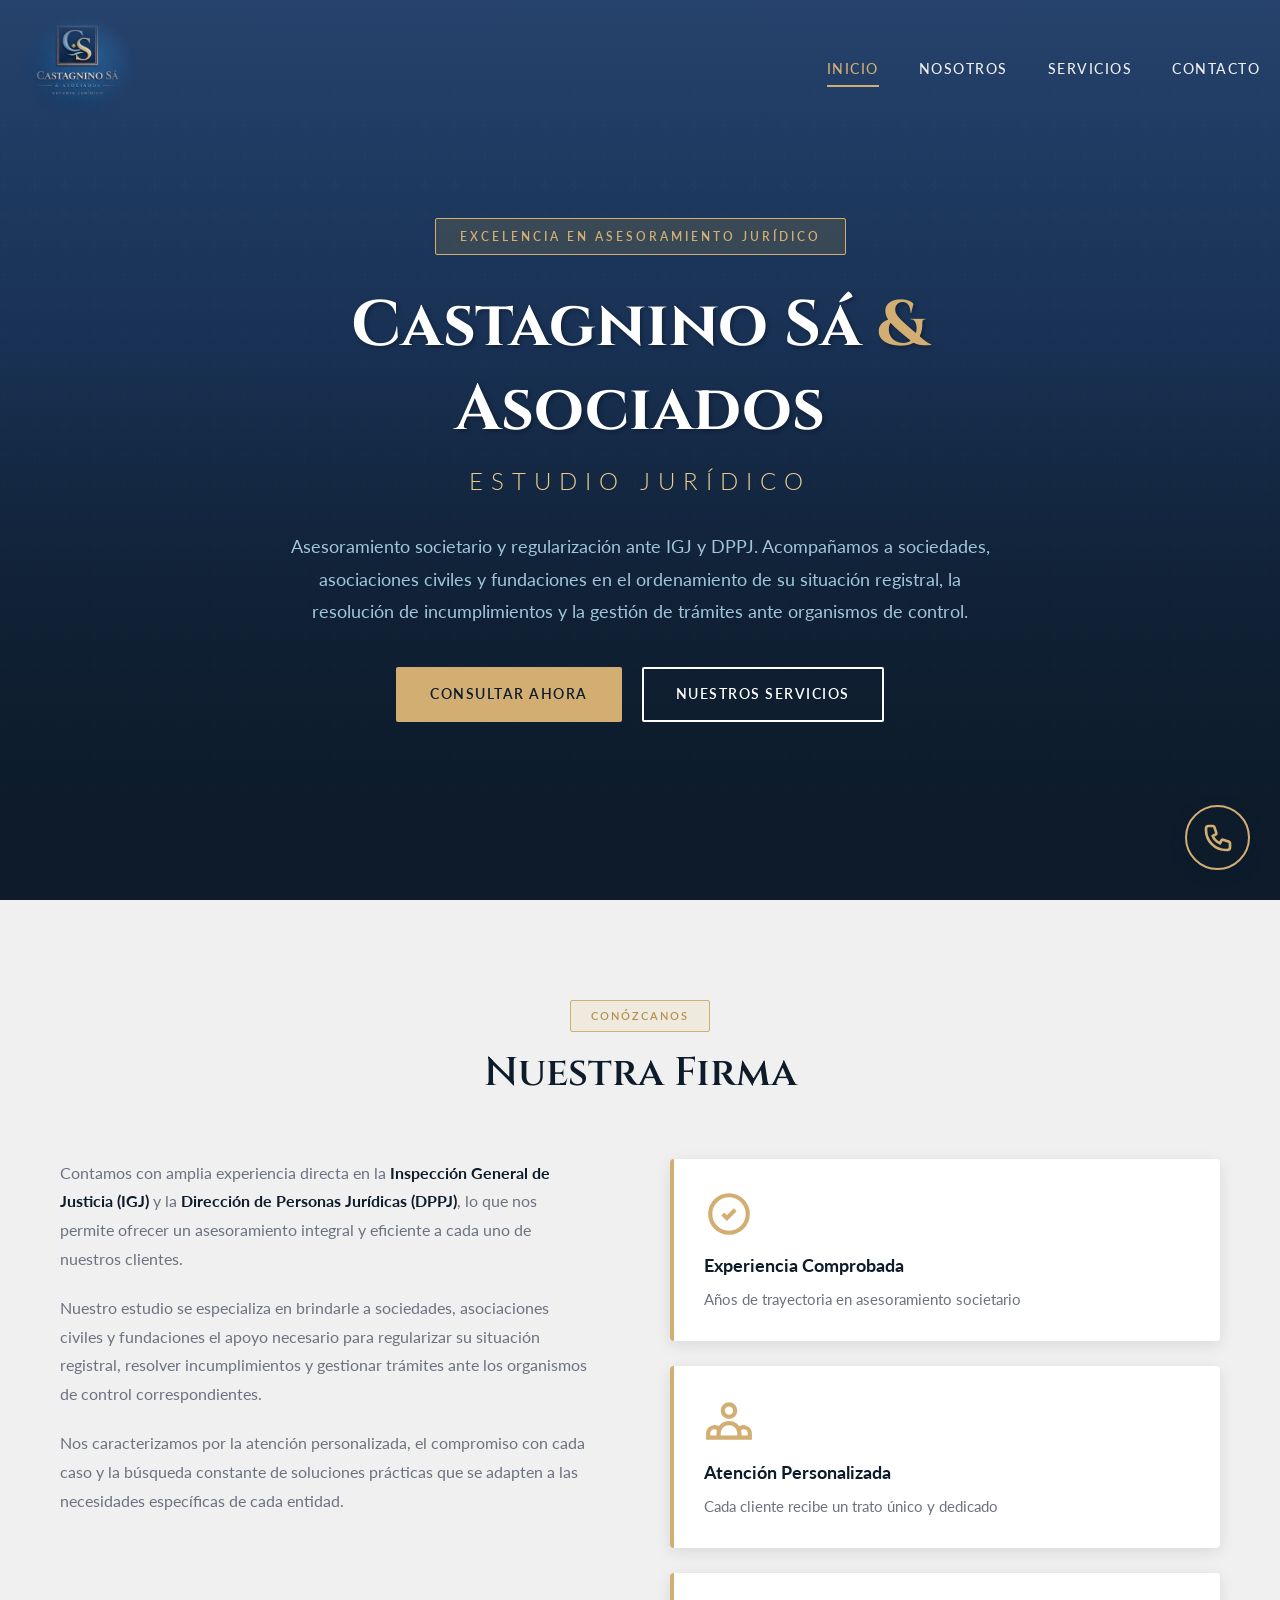
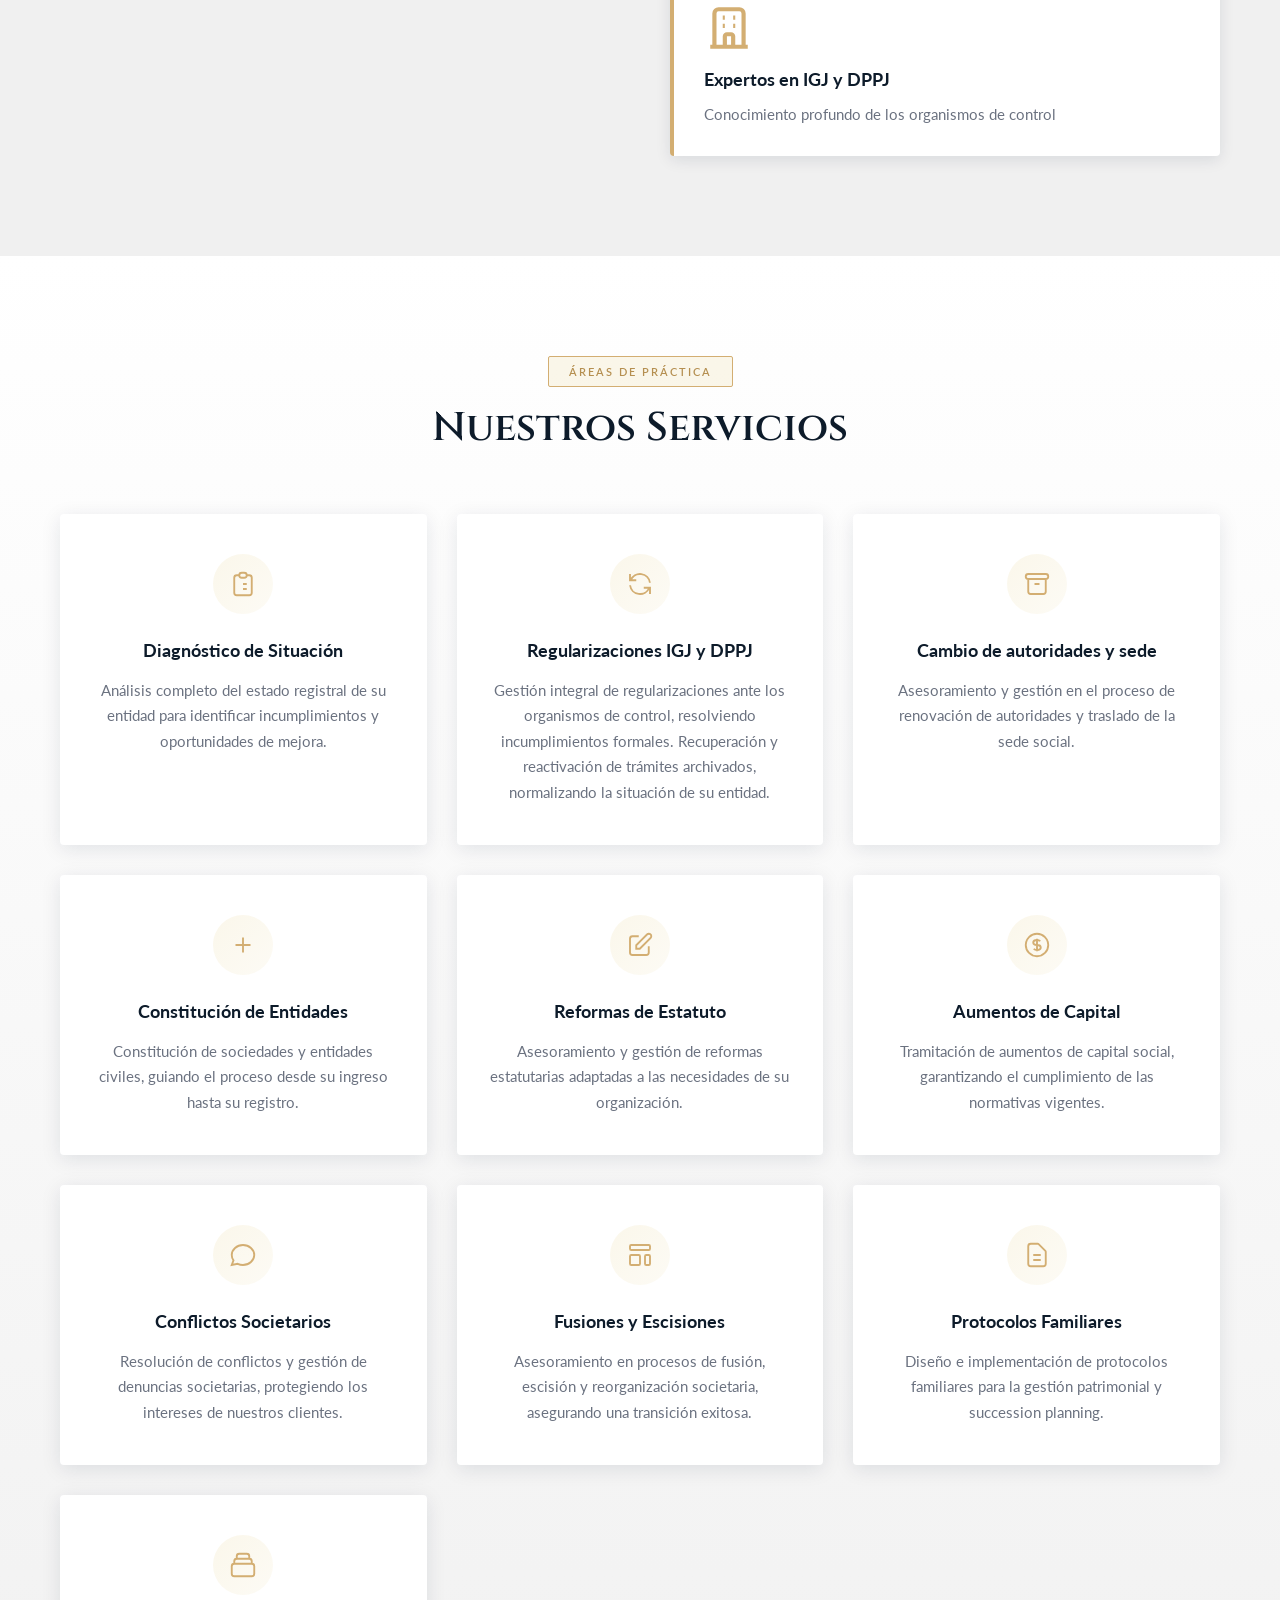
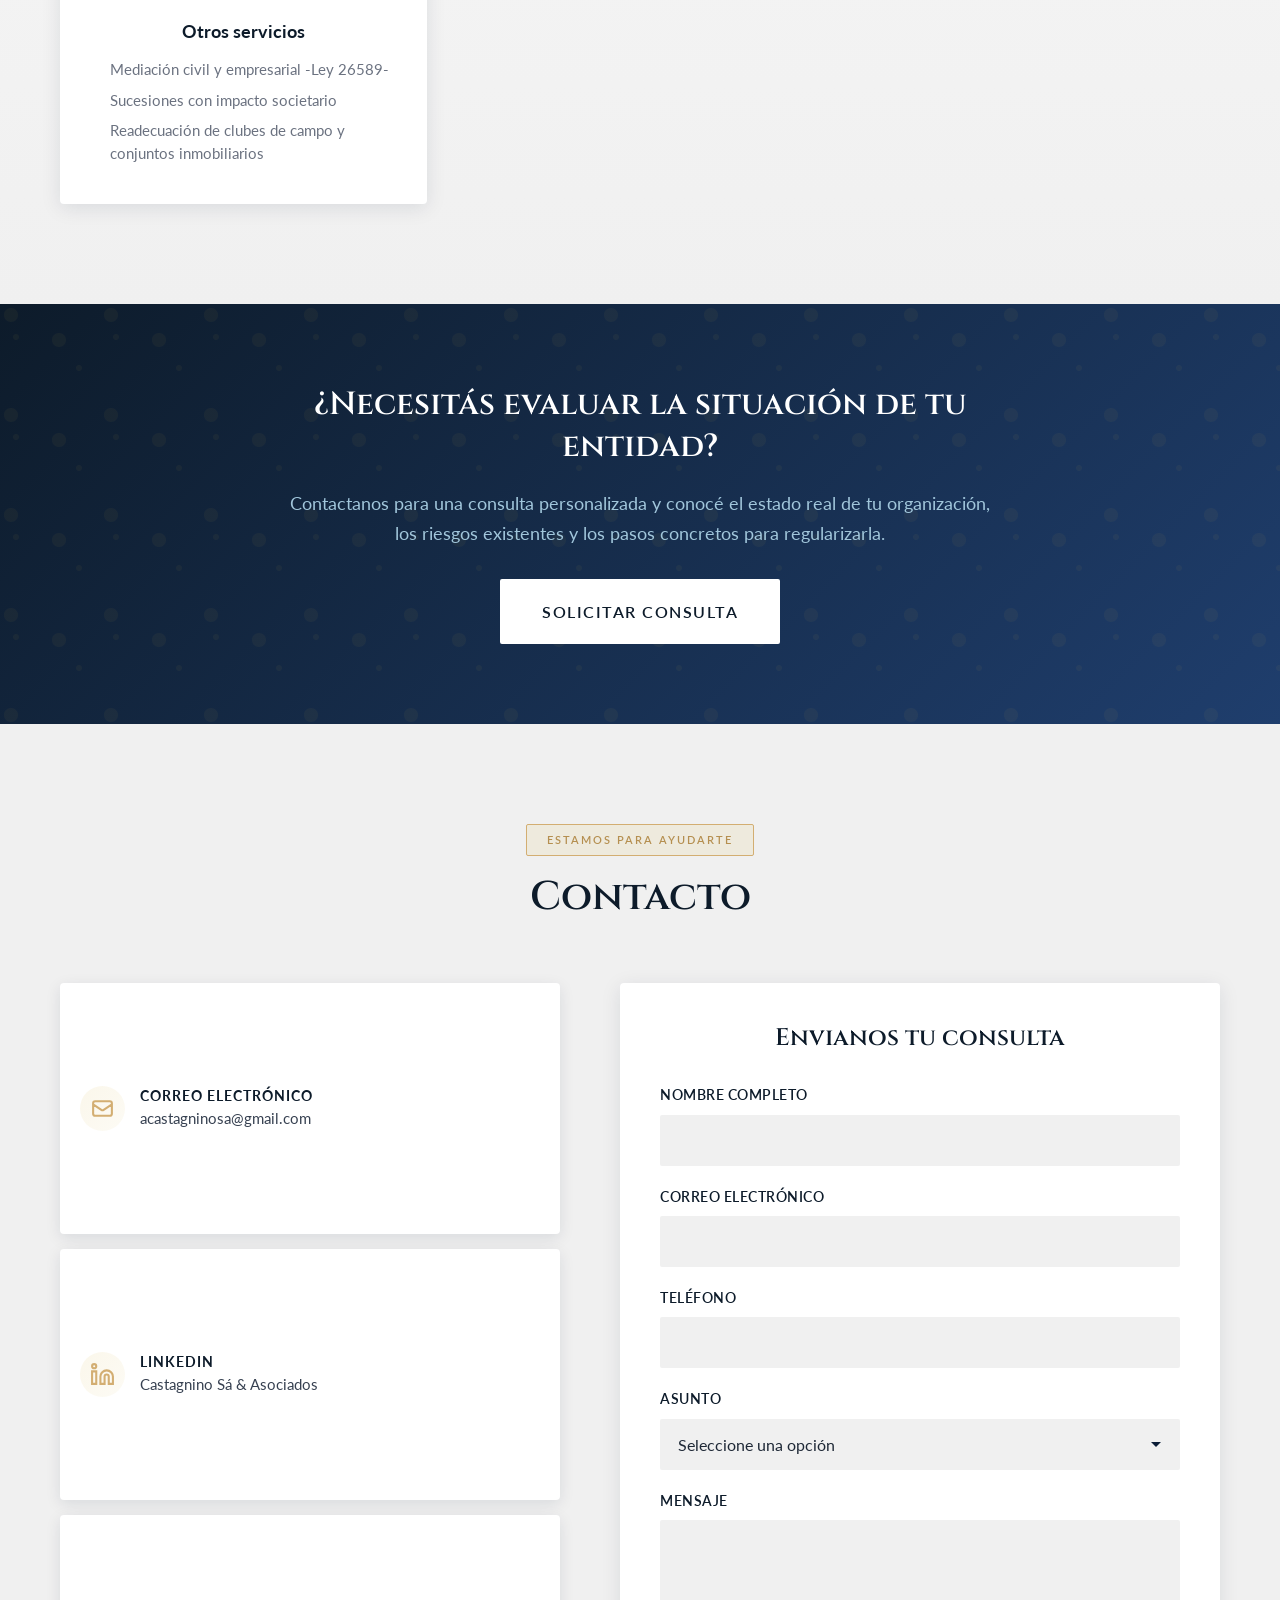
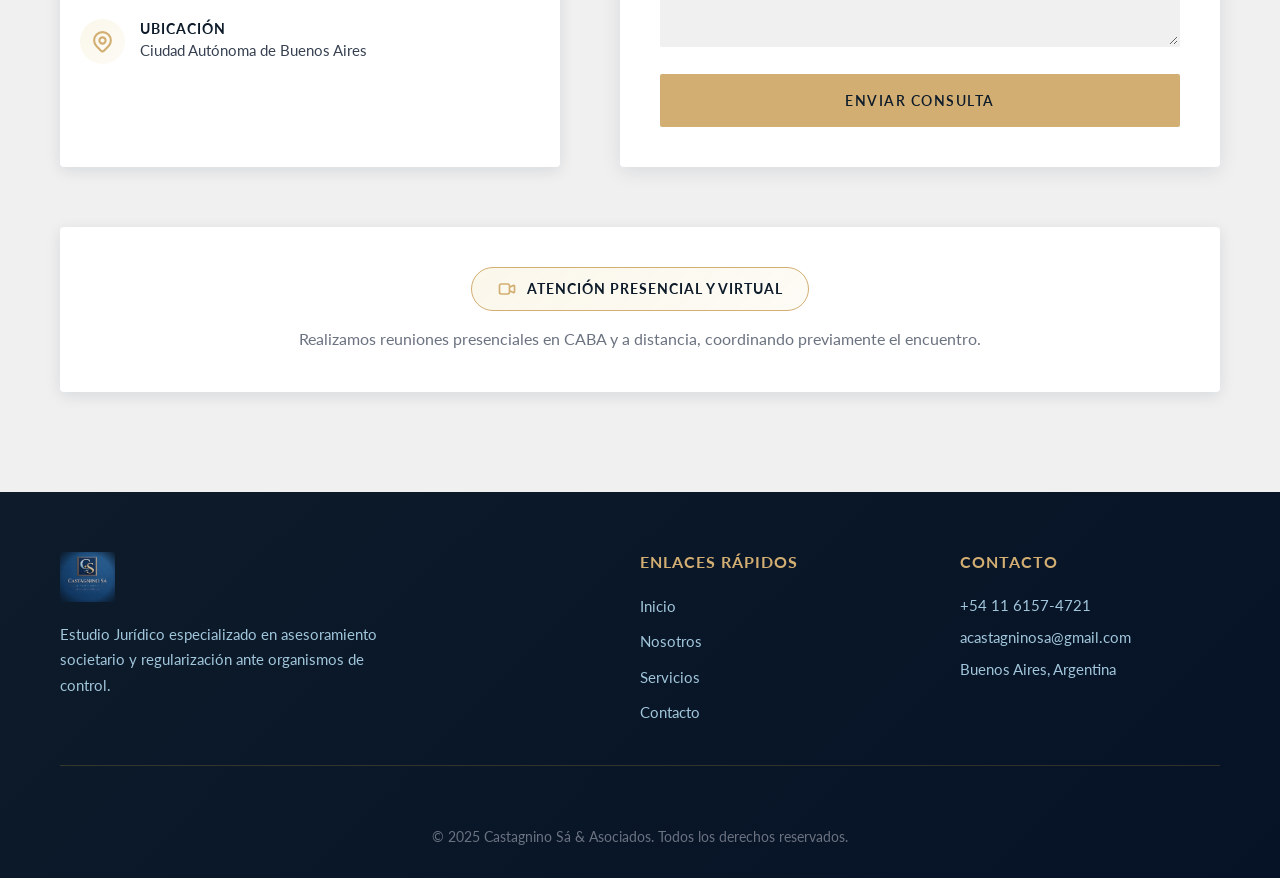
==== commit b66232d2: "Ajustar espaciado y alineación de tarjetas de contacto" ====
--- a/castagnino-sa'sociados/index.html
+++ b/castagnino-sa'sociados/index.html
@@ -257,8 +257,10 @@
                                 <path d="M3 8l7.89 5.26a2 2 0 002.22 0L21 8M5 19h14a2 2 0 002-2V7a2 2 0 00-2-2H5a2 2 0 00-2 2v10a2 2 0 002 2z"></path>
                             </svg>
                         </div>
-                        <h3>Correo Electrónico</h3>
-                        <p><a href="mailto:acastagninosa@gmail.com" style="color: inherit;">acastagninosa@gmail.com</a></p>
+                        <div class="contact-text">
+                            <h3>Correo Electrónico</h3>
+                            <p><a href="mailto:acastagninosa@gmail.com" style="color: inherit;">acastagninosa@gmail.com</a></p>
+                        </div>
                     </div>
 
                     <div class="contact-card" style="cursor: pointer;" onclick="window.open('https://www.linkedin.com/in/anacastagninosa/', '_blank')">
@@ -268,8 +270,10 @@
                                 <circle cx="4" cy="4" r="2"/>
                             </svg>
                         </div>
-                        <h3>LinkedIn</h3>
-                        <p><a href="https://www.linkedin.com/in/anacastagninosa/" target="_blank" style="color: inherit;">Castagnino Sá & Asociados</a></p>
+                        <div class="contact-text">
+                            <h3>LinkedIn</h3>
+                            <p><a href="https://www.linkedin.com/in/anacastagninosa/" target="_blank" style="color: inherit;">Castagnino Sá & Asociados</a></p>
+                        </div>
                     </div>
 
                     <div class="contact-card">
@@ -279,8 +283,10 @@
                                 <path d="M15 11a3 3 0 11-6 0 3 3 0 016 0z"/>
                             </svg>
                         </div>
-                        <h3>Ubicación</h3>
-                        <p>Ciudad Autónoma de Buenos Aires</p>
+                        <div class="contact-text">
+                            <h3>Ubicación</h3>
+                            <p>Ciudad Autónoma de Buenos Aires</p>
+                        </div>
                     </div>
                 </div>
 
--- a/castagnino-sa'sociados/styles.css
+++ b/castagnino-sa'sociados/styles.css
@@ -647,17 +647,17 @@
 
 .contact-info {
     display: grid;
-    gap: 25px;
+    gap: 15px;
 }
 
 .contact-card {
     background: var(--white);
-    padding: 25px;
+    padding: 15px 20px;
     border-radius: 4px;
     box-shadow: 0 4px 15px var(--shadow-light);
     display: flex;
-    align-items: flex-start;
-    gap: 20px;
+    align-items: center;
+    gap: 15px;
     transition: all 0.3s ease;
 }
 
@@ -667,8 +667,8 @@
 }
 
 .contact-icon {
-    width: 50px;
-    height: 50px;
+    width: 45px;
+    height: 45px;
     flex-shrink: 0;
     padding: 10px;
     background: linear-gradient(135deg, rgba(212, 175, 55, 0.1) 0%, rgba(212, 175, 55, 0.05) 100%);
@@ -686,18 +686,18 @@
 
 .contact-card h3 {
     font-family: 'Lato', sans-serif;
-    font-size: 0.875rem;
+    font-size: 0.85rem;
     font-weight: 700;
     color: var(--primary-dark);
     text-transform: uppercase;
     letter-spacing: 1px;
-    margin-bottom: 5px;
+    margin-bottom: 2px;
 }
 
 .contact-card p {
-    font-size: 1rem;
+    font-size: 0.95rem;
     color: var(--gray-dark);
-    line-height: 1.5;
+    line-height: 1.4;
 }
 
 .contact-form-wrapper {
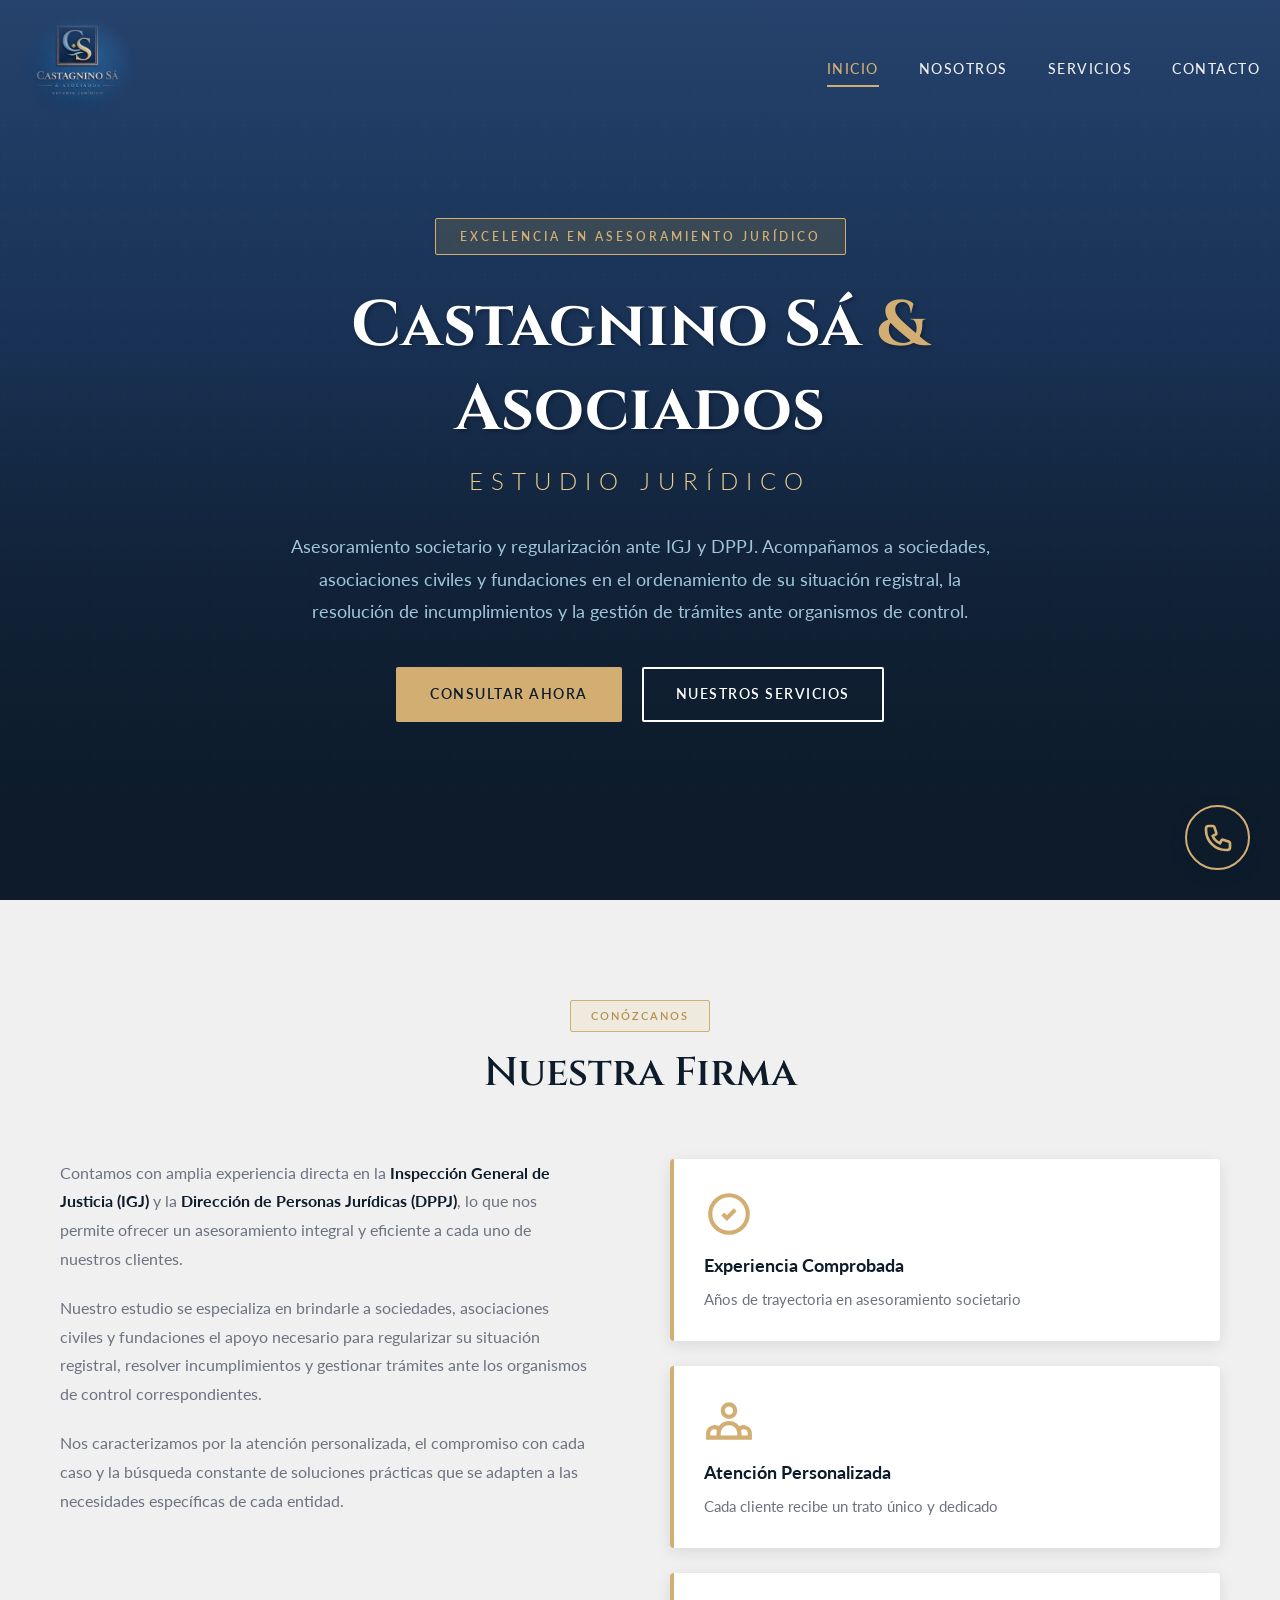
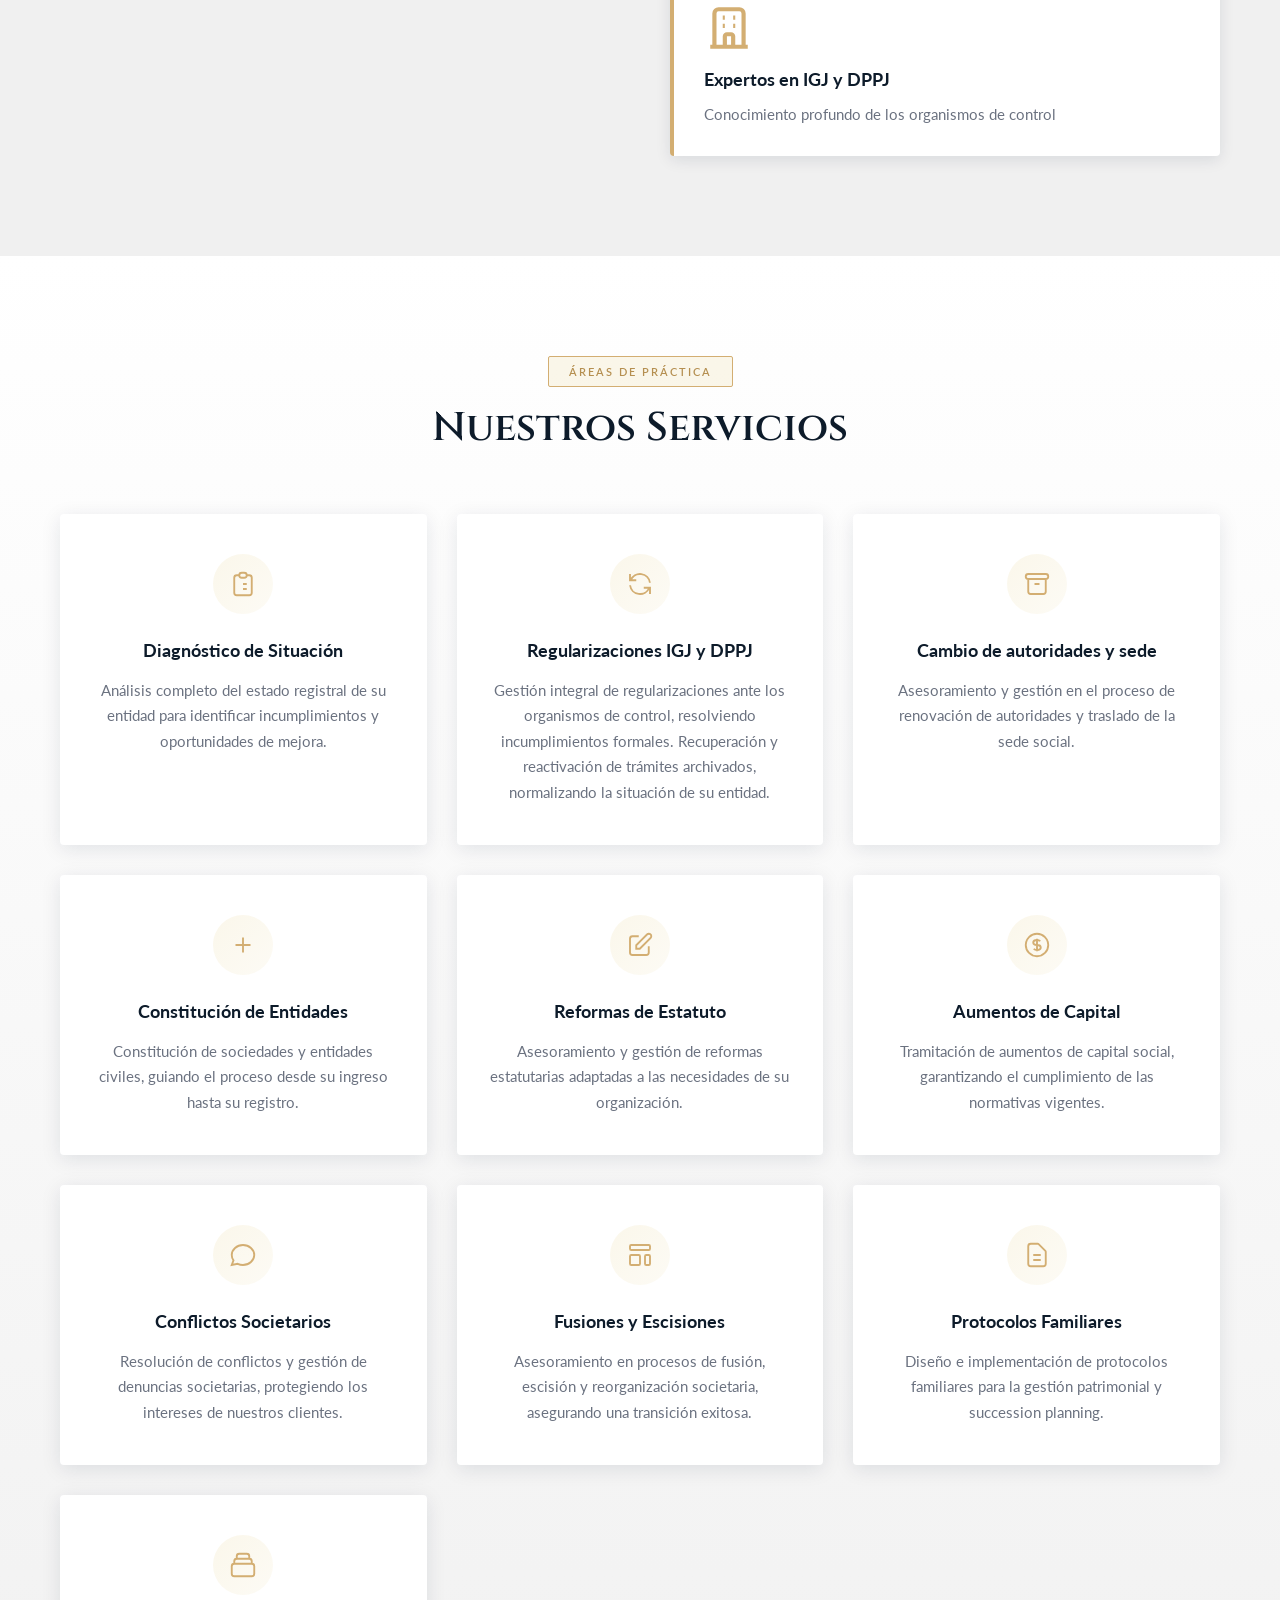
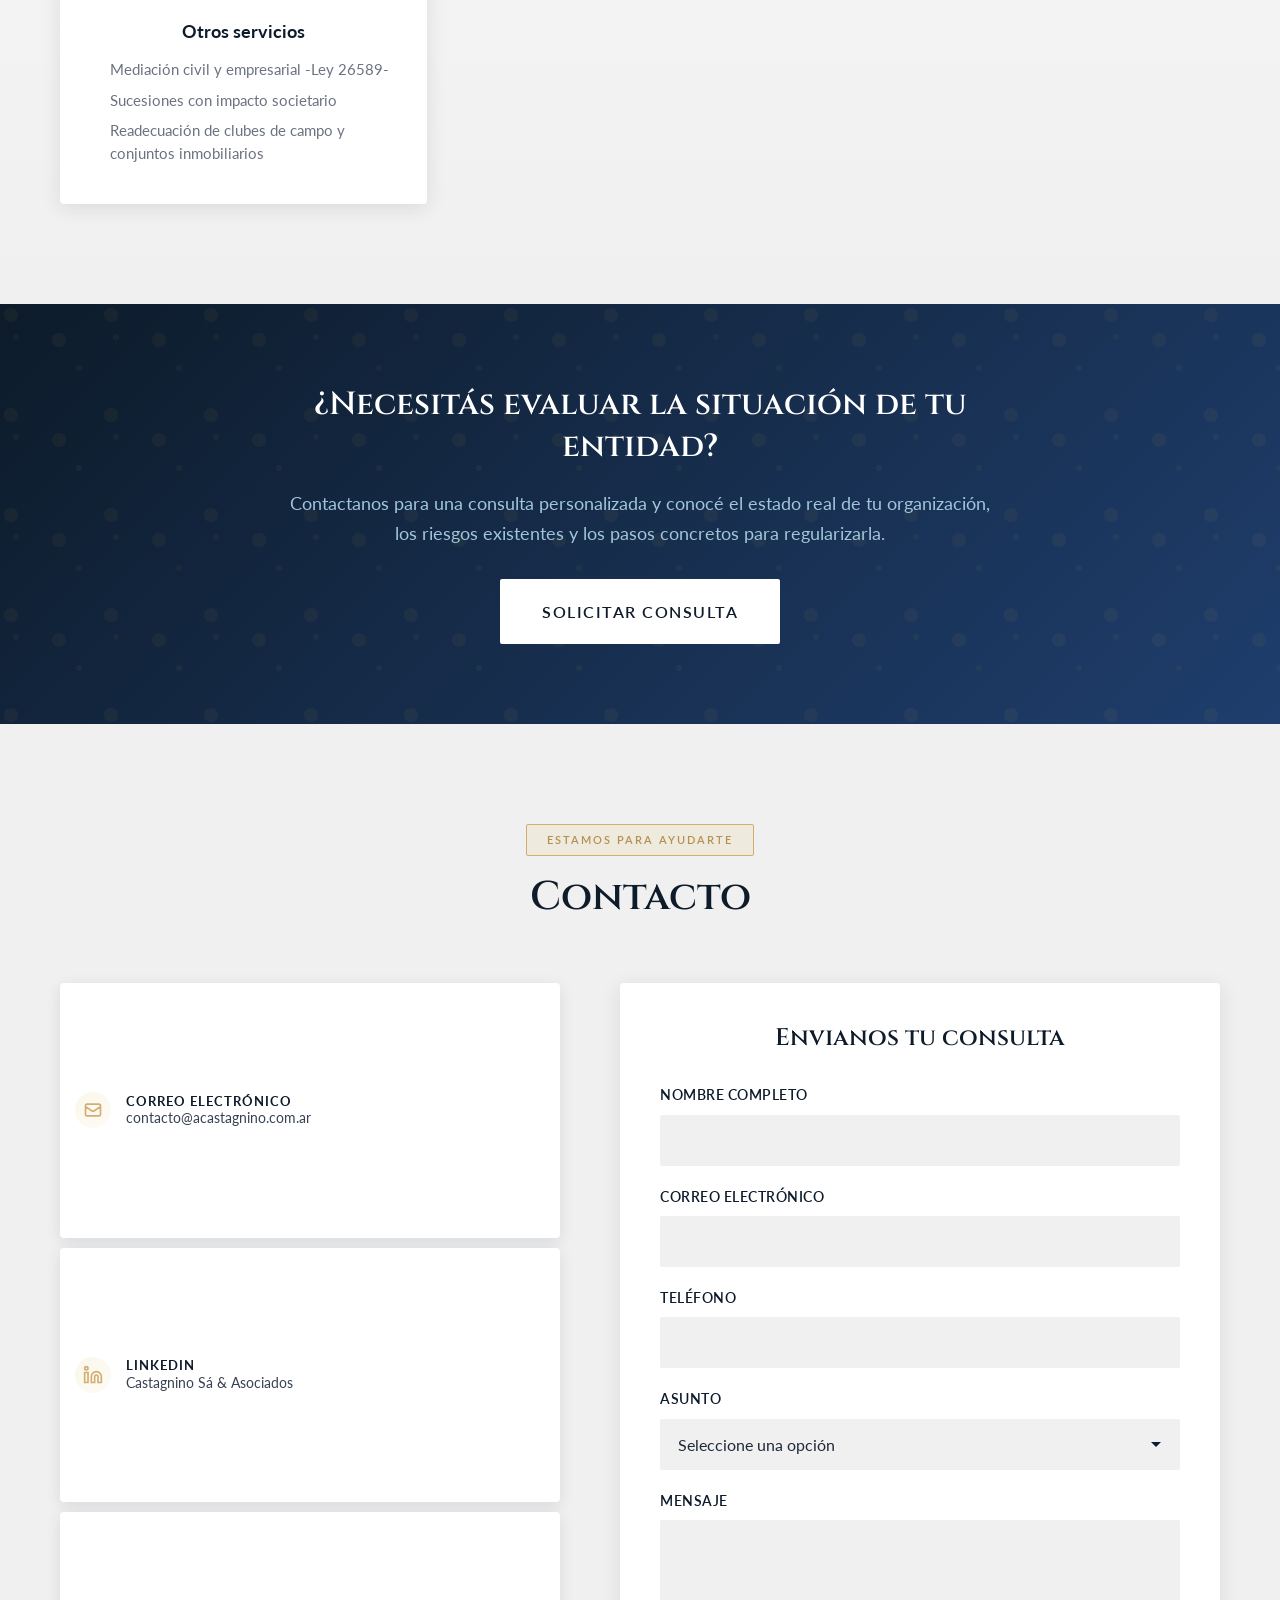
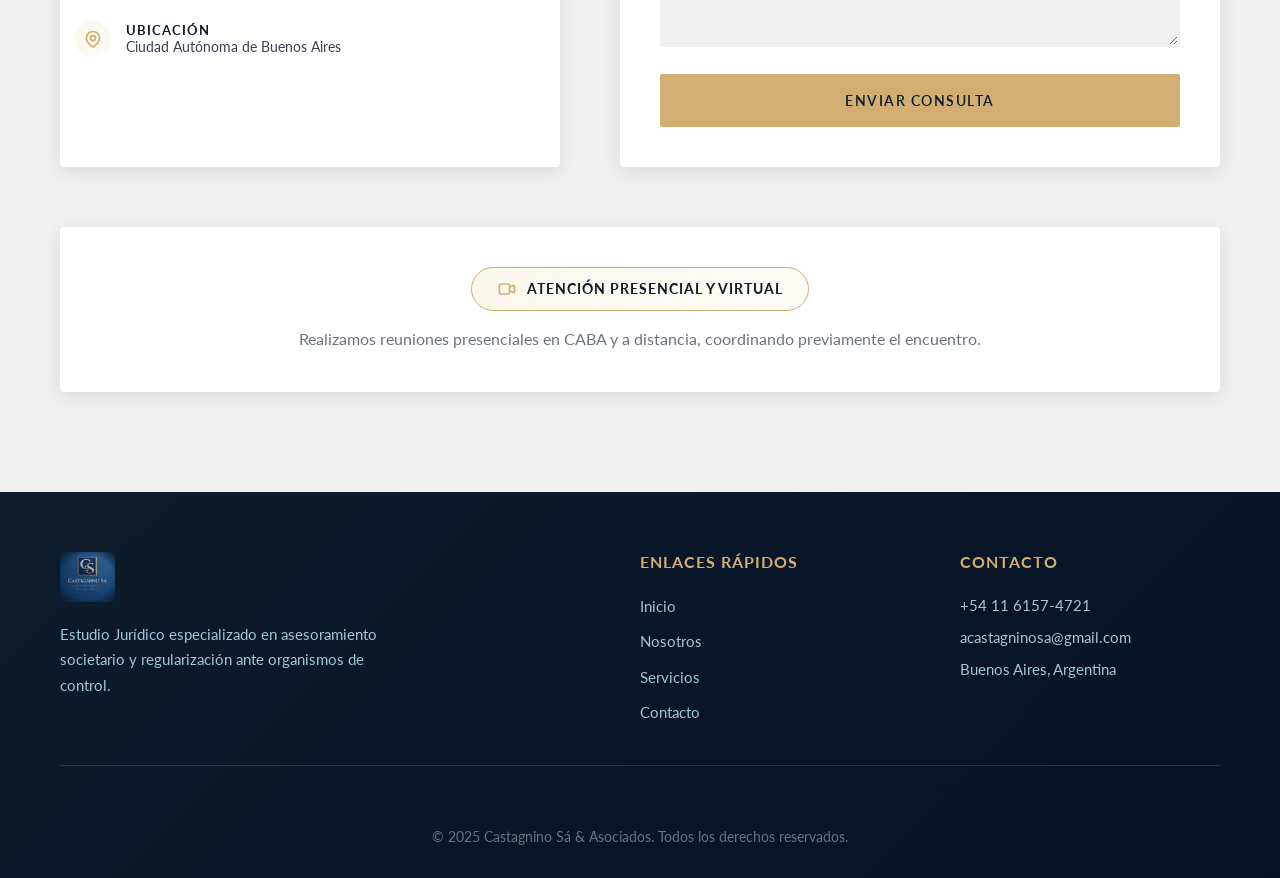
==== commit f2ffe275: "Actualizar email a dominio personalizado contacto@acastagnino.com.ar" ====
--- a/castagnino-sa'sociados/index.html
+++ b/castagnino-sa'sociados/index.html
@@ -251,7 +251,7 @@
             
             <div class="contact-content">
                 <div class="contact-info">
-                    <div class="contact-card" style="cursor: pointer;" onclick="window.open('mailto:acastagninosa@gmail.com', '_self')">
+                    <div class="contact-card" style="cursor: pointer;" onclick="window.open('mailto:contacto@acastagnino.com.ar', '_self')">
                         <div class="contact-icon">
                             <svg viewBox="0 0 24 24" fill="none" stroke="currentColor" stroke-width="2">
                                 <path d="M3 8l7.89 5.26a2 2 0 002.22 0L21 8M5 19h14a2 2 0 002-2V7a2 2 0 00-2-2H5a2 2 0 00-2 2v10a2 2 0 002 2z"></path>
@@ -259,7 +259,7 @@
                         </div>
                         <div class="contact-text">
                             <h3>Correo Electrónico</h3>
-                            <p><a href="mailto:acastagninosa@gmail.com" style="color: inherit;">acastagninosa@gmail.com</a></p>
+                            <p><a href="mailto:contacto@acastagnino.com.ar" style="color: inherit;">contacto@acastagnino.com.ar</a></p>
                         </div>
                     </div>
 
--- a/castagnino-sa'sociados/styles.css
+++ b/castagnino-sa'sociados/styles.css
@@ -647,12 +647,12 @@
 
 .contact-info {
     display: grid;
-    gap: 15px;
+    gap: 10px;
 }
 
 .contact-card {
     background: var(--white);
-    padding: 15px 20px;
+    padding: 10px 15px;
     border-radius: 4px;
     box-shadow: 0 4px 15px var(--shadow-light);
     display: flex;
@@ -667,10 +667,10 @@
 }
 
 .contact-icon {
-    width: 45px;
-    height: 45px;
+    width: 36px;
+    height: 36px;
     flex-shrink: 0;
-    padding: 10px;
+    padding: 8px;
     background: linear-gradient(135deg, rgba(212, 175, 55, 0.1) 0%, rgba(212, 175, 55, 0.05) 100%);
     border-radius: 50%;
     display: flex;
@@ -686,18 +686,18 @@
 
 .contact-card h3 {
     font-family: 'Lato', sans-serif;
-    font-size: 0.85rem;
+    font-size: 0.8rem;
     font-weight: 700;
     color: var(--primary-dark);
     text-transform: uppercase;
     letter-spacing: 1px;
-    margin-bottom: 2px;
+    margin-bottom: 0px;
 }
 
 .contact-card p {
-    font-size: 0.95rem;
+    font-size: 0.9rem;
     color: var(--gray-dark);
-    line-height: 1.4;
+    line-height: 1.3;
 }
 
 .contact-form-wrapper {
